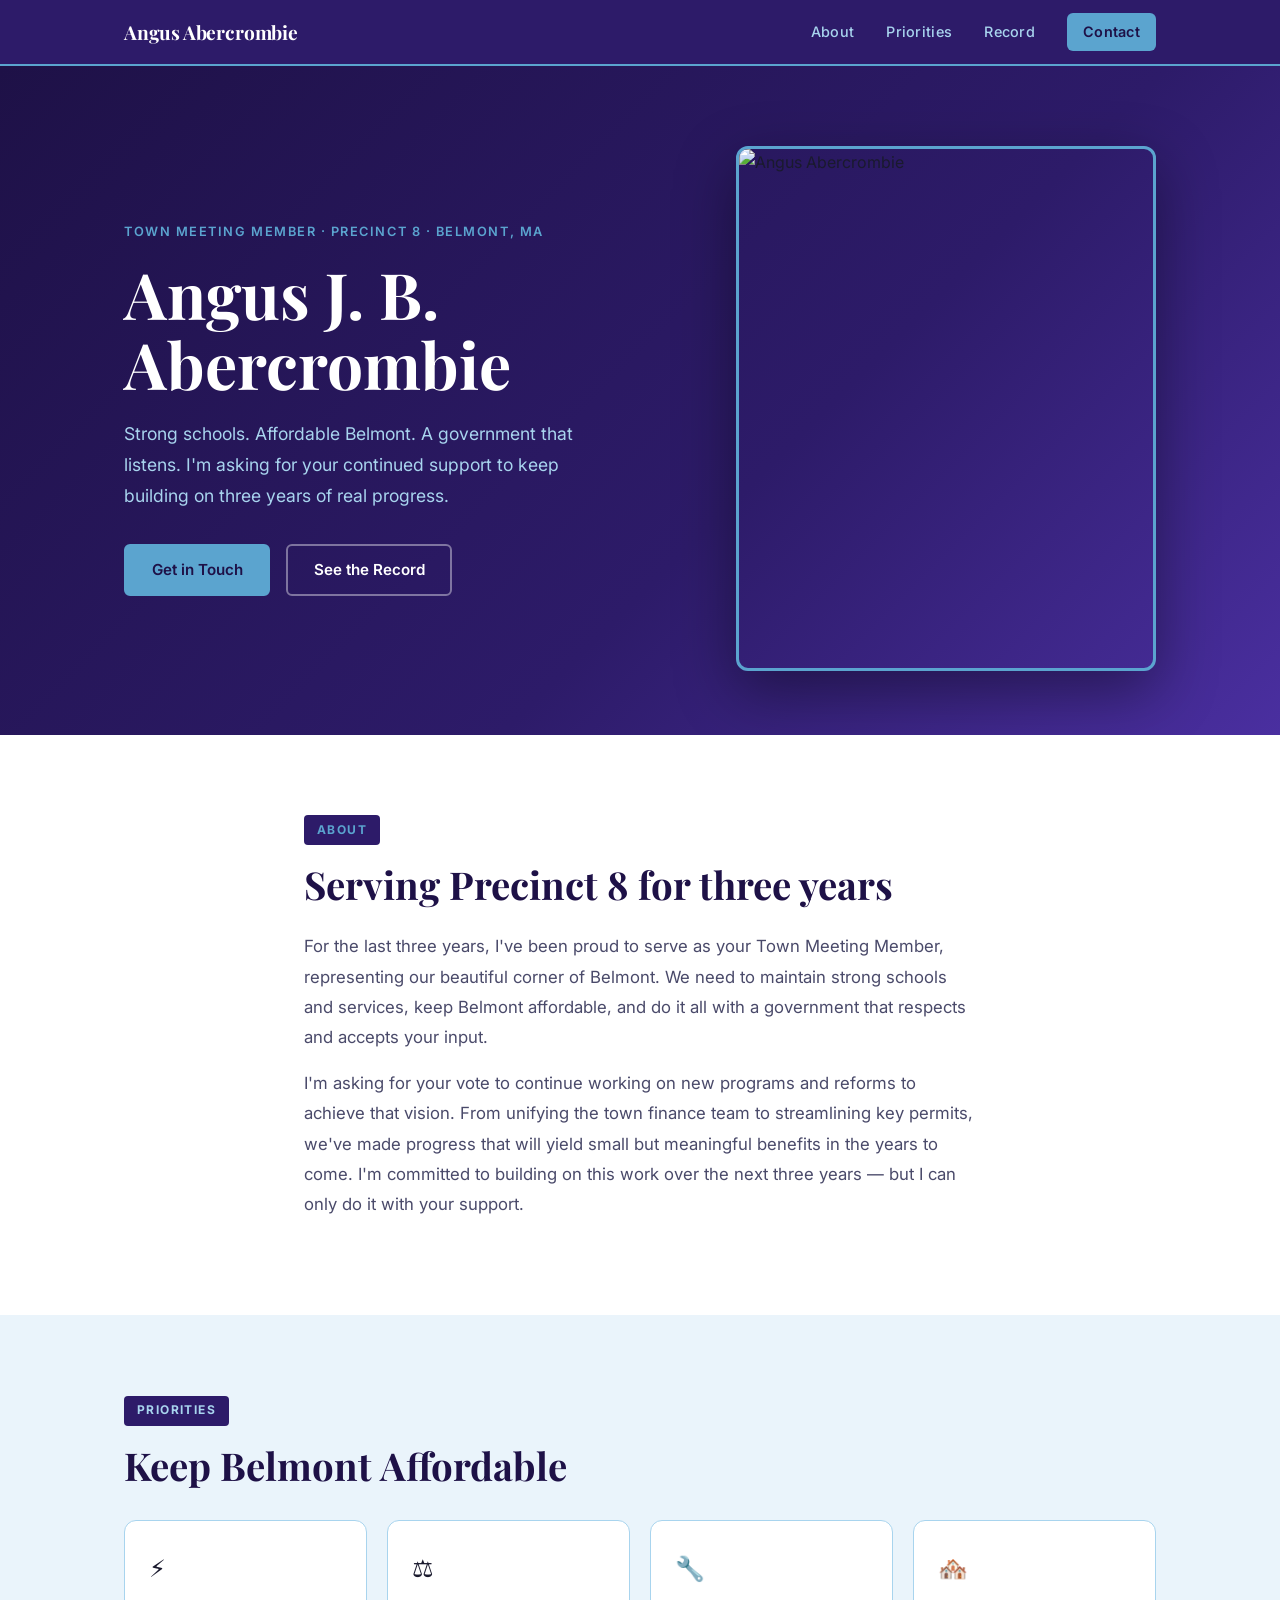
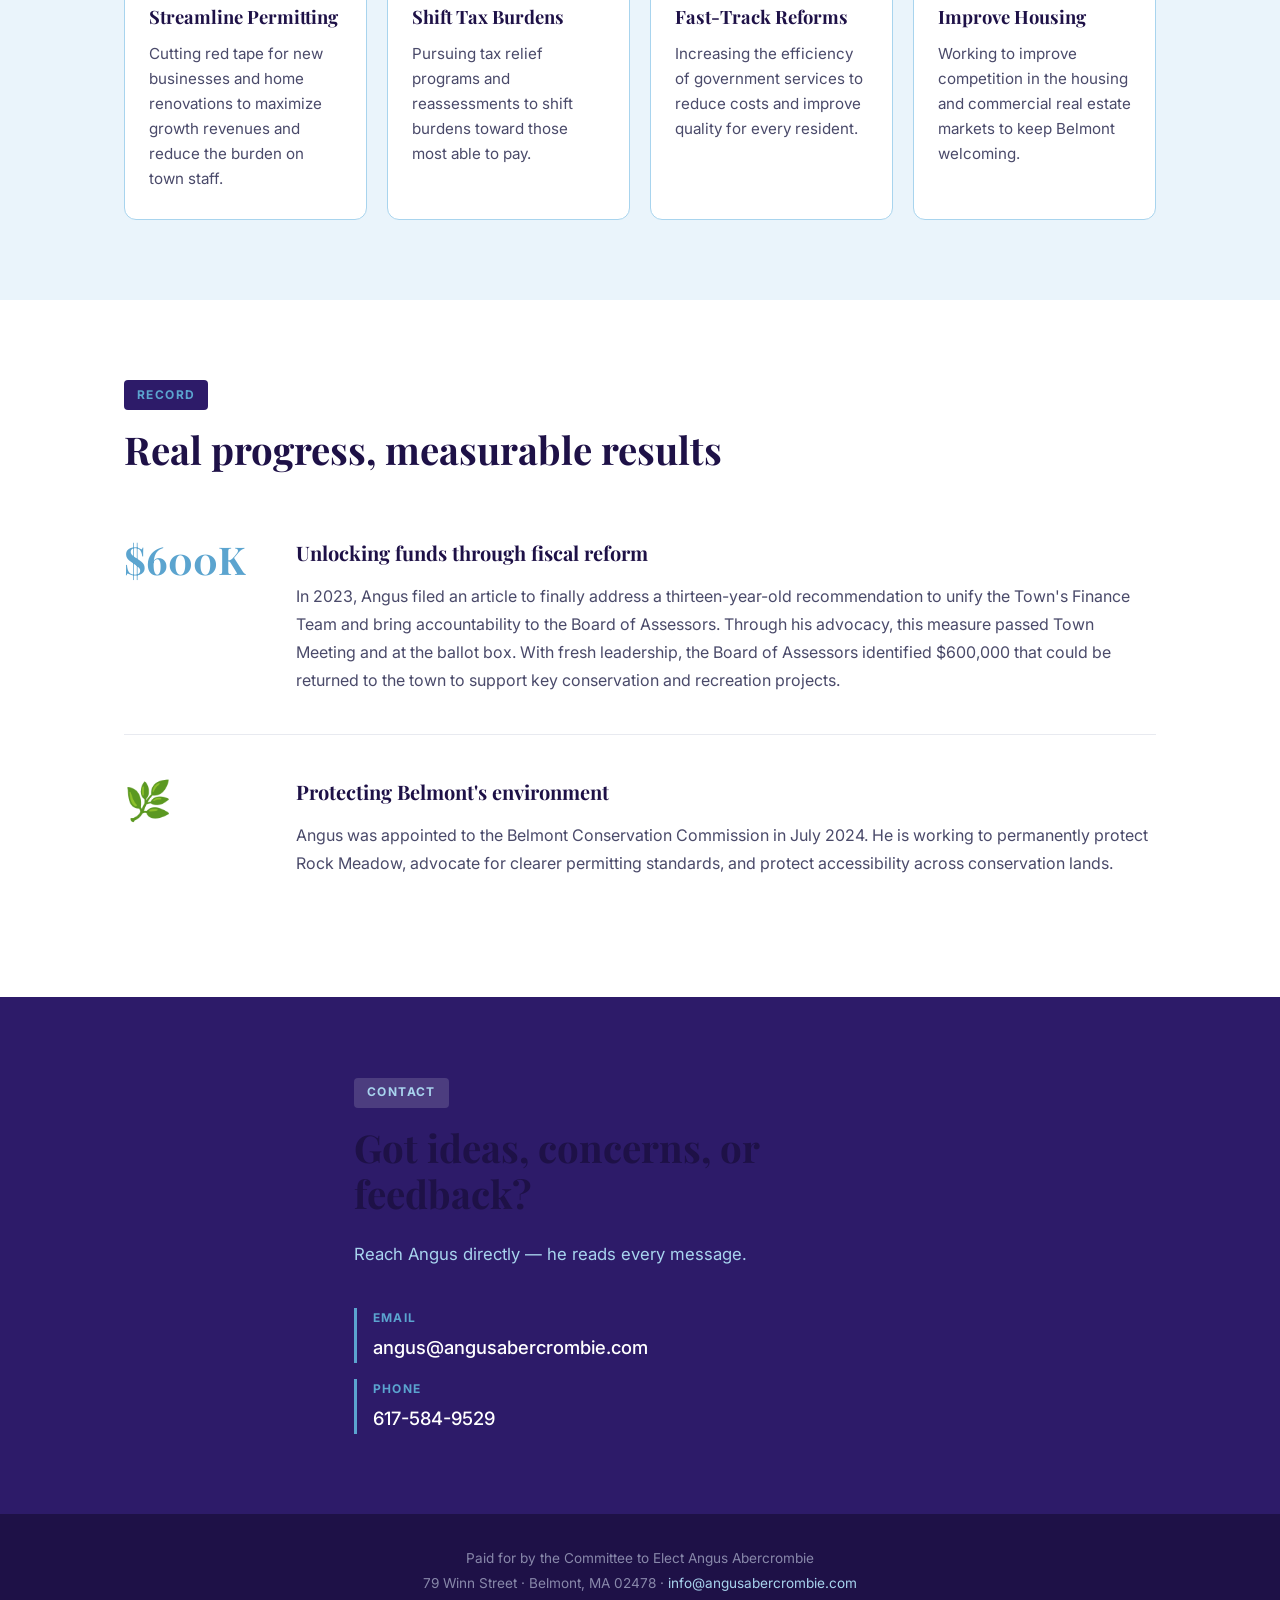
==== index.html @ 308dded0 "Add files via upload" ====
<!DOCTYPE html>
<html lang="en">
<head>
  <meta charset="UTF-8" />
  <meta name="viewport" content="width=device-width, initial-scale=1.0" />
  <meta name="description" content="Angus J. B. Abercrombie — Town Meeting Member, Precinct 8, Belmont MA" />
  <title>Angus Abercrombie</title>
  <link rel="preconnect" href="https://fonts.googleapis.com" />
  <link rel="preconnect" href="https://fonts.gstatic.com" crossorigin />
  <link href="https://fonts.googleapis.com/css2?family=Playfair+Display:wght@400;700&family=Inter:wght@400;500;600&display=swap" rel="stylesheet" />
  <link rel="stylesheet" href="style.css" />
</head>
<body>

  <!-- NAV -->
  <header class="site-header">
    <div class="container header-inner">
      <a href="#" class="site-logo">Angus Abercrombie</a>
      <nav class="site-nav">
        <a href="#about">About</a>
        <a href="#priorities">Priorities</a>
        <a href="#record">Record</a>
        <a href="#contact" class="nav-cta">Contact</a>
      </nav>
      <button class="hamburger" aria-label="Open menu" aria-expanded="false">
        <span></span><span></span><span></span>
      </button>
    </div>
  </header>

  <!-- HERO -->
  <section class="hero">
    <div class="container hero-inner">
      <div class="hero-text">
        <p class="eyebrow">Town Meeting Member · Precinct 8 · Belmont, MA</p>
        <h1>Angus J. B.<br>Abercrombie</h1>
        <p class="hero-body">Strong schools. Affordable Belmont. A government that listens. I'm asking for your continued support to keep building on three years of real progress.</p>
        <div class="hero-actions">
          <a href="#contact" class="btn btn-primary">Get in Touch</a>
          <a href="#record" class="btn btn-outline">See the Record</a>
        </div>
      </div>
      <div class="hero-photo">
        <div class="photo-frame">
          <img
            src="https://lh7-us.googleusercontent.com/sitesv-images-rt/[base64]w1280"
            alt="Angus Abercrombie"
          />
        </div>
      </div>
    </div>
  </section>

  <!-- ABOUT -->
  <section class="section section-white" id="about">
    <div class="container section-inner">
      <div class="section-label">About</div>
      <h2>Serving Precinct 8 for three years</h2>
      <p class="section-body">For the last three years, I've been proud to serve as your Town Meeting Member, representing our beautiful corner of Belmont. We need to maintain strong schools and services, keep Belmont affordable, and do it all with a government that respects and accepts your input.</p>
      <p class="section-body">I'm asking for your vote to continue working on new programs and reforms to achieve that vision. From unifying the town finance team to streamlining key permits, we've made progress that will yield small but meaningful benefits in the years to come. I'm committed to building on this work over the next three years — but I can only do it with your support.</p>
    </div>
  </section>

  <!-- PRIORITIES -->
  <section class="section section-sky" id="priorities">
    <div class="container">
      <div class="section-label">Priorities</div>
      <h2>Keep Belmont Affordable</h2>
      <div class="priority-grid">
        <div class="priority-card">
          <div class="priority-icon">⚡</div>
          <h3>Streamline Permitting</h3>
          <p>Cutting red tape for new businesses and home renovations to maximize growth revenues and reduce the burden on town staff.</p>
        </div>
        <div class="priority-card">
          <div class="priority-icon">⚖️</div>
          <h3>Shift Tax Burdens</h3>
          <p>Pursuing tax relief programs and reassessments to shift burdens toward those most able to pay.</p>
        </div>
        <div class="priority-card">
          <div class="priority-icon">🔧</div>
          <h3>Fast-Track Reforms</h3>
          <p>Increasing the efficiency of government services to reduce costs and improve quality for every resident.</p>
        </div>
        <div class="priority-card">
          <div class="priority-icon">🏘️</div>
          <h3>Improve Housing</h3>
          <p>Working to improve competition in the housing and commercial real estate markets to keep Belmont welcoming.</p>
        </div>
      </div>
    </div>
  </section>

  <!-- RECORD -->
  <section class="section section-white" id="record">
    <div class="container">
      <div class="section-label">Record</div>
      <h2>Real progress, measurable results</h2>

      <div class="record-item">
        <div class="record-number">$600K</div>
        <div class="record-text">
          <h3>Unlocking funds through fiscal reform</h3>
          <p>In 2023, Angus filed an article to finally address a thirteen-year-old recommendation to unify the Town's Finance Team and bring accountability to the Board of Assessors. Through his advocacy, this measure passed Town Meeting and at the ballot box. With fresh leadership, the Board of Assessors identified $600,000 that could be returned to the town to support key conservation and recreation projects.</p>
        </div>
      </div>

      <div class="record-item">
        <div class="record-number">🌿</div>
        <div class="record-text">
          <h3>Protecting Belmont's environment</h3>
          <p>Angus was appointed to the Belmont Conservation Commission in July 2024. He is working to permanently protect Rock Meadow, advocate for clearer permitting standards, and protect accessibility across conservation lands.</p>
        </div>
      </div>
    </div>
  </section>

  <!-- CONTACT -->
  <section class="section section-purple" id="contact">
    <div class="container contact-inner">
      <div class="section-label label-light">Contact</div>
      <h2 class="contact-heading">Got ideas, concerns, or feedback?</h2>
      <p class="contact-body">Reach Angus directly — he reads every message.</p>
      <div class="contact-links">
        <a href="mailto:angus@angusabercrombie.com" class="contact-link">
          <span class="contact-link-label">Email</span>
          angus@angusabercrombie.com
        </a>
        <a href="tel:6175849529" class="contact-link">
          <span class="contact-link-label">Phone</span>
          617-584-9529
        </a>
      </div>
    </div>
  </section>

  <!-- FOOTER -->
  <footer class="site-footer">
    <div class="container footer-inner">
      <p>Paid for by the Committee to Elect Angus Abercrombie</p>
      <p>79 Winn Street · Belmont, MA 02478 · <a href="mailto:info@angusabercrombie.com">info@angusabercrombie.com</a></p>
    </div>
  </footer>

  <script src="main.js"></script>
</body>
</html>
---- style.css ----
/* === TOKENS === */
:root {
  --purple:      #2D1B69;
  --purple-dark: #1E1147;
  --purple-mid:  #4A2FA0;
  --sky:         #5BA4CF;
  --sky-light:   #EAF4FB;
  --sky-mid:     #A8D4EE;
  --white:       #FFFFFF;
  --off-white:   #F8F9FB;
  --text-dark:   #1A1A2E;
  --text-mid:    #4A4A6A;
  --text-light:  #8888AA;

  --font-display: 'Playfair Display', Georgia, serif;
  --font-body:    'Inter', system-ui, sans-serif;

  --max-width: 1080px;
  --section-pad: 5rem 1.5rem;
  --radius-card: 12px;
  --radius-btn:  6px;

  --transition: 0.2s ease;
}

/* === RESET === */
*, *::before, *::after { box-sizing: border-box; margin: 0; padding: 0; }
html { scroll-behavior: smooth; }
body {
  font-family: var(--font-body);
  color: var(--text-dark);
  background: var(--white);
  line-height: 1.7;
  -webkit-font-smoothing: antialiased;
}
img { display: block; max-width: 100%; }
a { text-decoration: none; }

/* === LAYOUT === */
.container {
  max-width: var(--max-width);
  margin: 0 auto;
  padding: 0 1.5rem;
}

/* === HEADER === */
.site-header {
  position: sticky;
  top: 0;
  z-index: 100;
  background: var(--purple);
  border-bottom: 2px solid var(--sky);
}
.header-inner {
  display: flex;
  align-items: center;
  justify-content: space-between;
  height: 64px;
}
.site-logo {
  font-family: var(--font-display);
  font-size: 1.2rem;
  color: var(--white);
  font-weight: 700;
  letter-spacing: -0.01em;
}
.site-nav {
  display: flex;
  align-items: center;
  gap: 2rem;
}
.site-nav a {
  color: var(--sky-mid);
  font-size: 0.9rem;
  font-weight: 500;
  letter-spacing: 0.02em;
  transition: color var(--transition);
}
.site-nav a:hover { color: var(--white); }
.nav-cta {
  background: var(--sky);
  color: var(--purple-dark) !important;
  padding: 0.4rem 1rem;
  border-radius: var(--radius-btn);
  font-weight: 600 !important;
  transition: background var(--transition) !important;
}
.nav-cta:hover { background: var(--white) !important; }

.hamburger {
  display: none;
  flex-direction: column;
  gap: 5px;
  background: none;
  border: none;
  cursor: pointer;
  padding: 4px;
}
.hamburger span {
  display: block;
  width: 22px;
  height: 2px;
  background: var(--white);
  border-radius: 2px;
  transition: var(--transition);
}

/* === HERO === */
.hero {
  background: linear-gradient(135deg, var(--purple-dark) 0%, var(--purple) 60%, var(--purple-mid) 100%);
  padding: 5rem 1.5rem 4rem;
  overflow: hidden;
}
.hero-inner {
  display: grid;
  grid-template-columns: 1fr 420px;
  gap: 4rem;
  align-items: center;
}
.eyebrow {
  font-size: 0.8rem;
  font-weight: 600;
  letter-spacing: 0.12em;
  text-transform: uppercase;
  color: var(--sky);
  margin-bottom: 1rem;
}
.hero h1 {
  font-family: var(--font-display);
  font-size: clamp(2.8rem, 5vw, 4.2rem);
  color: var(--white);
  line-height: 1.1;
  font-weight: 700;
  margin-bottom: 1.25rem;
}
.hero-body {
  font-size: 1.1rem;
  color: var(--sky-mid);
  max-width: 480px;
  margin-bottom: 2rem;
  line-height: 1.75;
}
.hero-actions {
  display: flex;
  gap: 1rem;
  flex-wrap: wrap;
}

/* === BUTTONS === */
.btn {
  display: inline-block;
  padding: 0.7rem 1.6rem;
  border-radius: var(--radius-btn);
  font-size: 0.95rem;
  font-weight: 600;
  font-family: var(--font-body);
  cursor: pointer;
  transition: all var(--transition);
  border: 2px solid transparent;
}
.btn-primary {
  background: var(--sky);
  color: var(--purple-dark);
  border-color: var(--sky);
}
.btn-primary:hover {
  background: var(--white);
  border-color: var(--white);
  color: var(--purple-dark);
}
.btn-outline {
  background: transparent;
  color: var(--white);
  border-color: rgba(255,255,255,0.4);
}
.btn-outline:hover {
  background: rgba(255,255,255,0.1);
  border-color: var(--white);
}

/* === HERO PHOTO === */
.photo-frame {
  border-radius: var(--radius-card);
  overflow: hidden;
  border: 3px solid var(--sky);
  box-shadow: 0 20px 60px rgba(0,0,0,0.4);
  aspect-ratio: 4/5;
}
.photo-frame img {
  width: 100%;
  height: 100%;
  object-fit: cover;
  object-position: top center;
}

/* === SECTIONS === */
.section { padding: var(--section-pad); }
.section-white { background: var(--white); }
.section-sky { background: var(--sky-light); }
.section-purple { background: var(--purple); }

.section-label {
  display: inline-block;
  font-size: 0.75rem;
  font-weight: 700;
  letter-spacing: 0.12em;
  text-transform: uppercase;
  color: var(--sky);
  background: var(--purple);
  padding: 0.3rem 0.8rem;
  border-radius: 4px;
  margin-bottom: 1rem;
}
.section-sky .section-label {
  background: var(--purple);
  color: var(--sky-mid);
}
.label-light {
  background: rgba(255,255,255,0.15) !important;
  color: var(--sky-mid) !important;
}

.section h2 {
  font-family: var(--font-display);
  font-size: clamp(1.8rem, 3vw, 2.6rem);
  color: var(--purple-dark);
  font-weight: 700;
  line-height: 1.2;
  margin-bottom: 1.5rem;
  max-width: 600px;
}

.section-inner {
  max-width: 720px;
}
.section-body {
  font-size: 1.05rem;
  color: var(--text-mid);
  margin-bottom: 1rem;
  line-height: 1.8;
}

/* === PRIORITIES === */
.priority-grid {
  display: grid;
  grid-template-columns: repeat(auto-fit, minmax(220px, 1fr));
  gap: 1.25rem;
  margin-top: 2rem;
}
.priority-card {
  background: var(--white);
  border: 1px solid var(--sky-mid);
  border-radius: var(--radius-card);
  padding: 1.75rem 1.5rem;
  transition: box-shadow var(--transition), transform var(--transition);
}
.priority-card:hover {
  box-shadow: 0 8px 24px rgba(45, 27, 105, 0.12);
  transform: translateY(-2px);
}
.priority-icon {
  font-size: 1.5rem;
  margin-bottom: 0.75rem;
}
.priority-card h3 {
  font-family: var(--font-display);
  font-size: 1.15rem;
  color: var(--purple-dark);
  margin-bottom: 0.5rem;
  font-weight: 700;
}
.priority-card p {
  font-size: 0.95rem;
  color: var(--text-mid);
  line-height: 1.65;
}

/* === RECORD === */
.record-item {
  display: grid;
  grid-template-columns: 140px 1fr;
  gap: 2rem;
  padding: 2.5rem 0;
  border-bottom: 1px solid #E8EAF0;
  align-items: start;
}
.record-item:last-child { border-bottom: none; }
.record-number {
  font-family: var(--font-display);
  font-size: 2.4rem;
  font-weight: 700;
  color: var(--sky);
  line-height: 1;
  padding-top: 0.25rem;
}
.record-text h3 {
  font-family: var(--font-display);
  font-size: 1.25rem;
  color: var(--purple-dark);
  margin-bottom: 0.75rem;
  font-weight: 700;
}
.record-text p {
  font-size: 1rem;
  color: var(--text-mid);
  line-height: 1.75;
}

/* === CONTACT === */
.contact-inner { max-width: 620px; }
.contact-heading {
  font-family: var(--font-display);
  font-size: clamp(1.8rem, 3vw, 2.4rem);
  color: var(--white);
  font-weight: 700;
  margin-bottom: 0.75rem;
}
.contact-body {
  color: var(--sky-mid);
  font-size: 1.05rem;
  margin-bottom: 2.5rem;
}
.contact-links {
  display: flex;
  flex-direction: column;
  gap: 1rem;
}
.contact-link {
  display: flex;
  flex-direction: column;
  gap: 0.2rem;
  color: var(--white);
  font-size: 1.15rem;
  font-weight: 500;
  border-left: 3px solid var(--sky);
  padding-left: 1rem;
  transition: border-color var(--transition);
}
.contact-link:hover { border-color: var(--white); }
.contact-link-label {
  font-size: 0.75rem;
  font-weight: 700;
  letter-spacing: 0.1em;
  text-transform: uppercase;
  color: var(--sky);
}

/* === FOOTER === */
.site-footer {
  background: var(--purple-dark);
  padding: 2rem 1.5rem;
  text-align: center;
}
.footer-inner p {
  font-size: 0.85rem;
  color: var(--text-light);
  line-height: 1.8;
}
.footer-inner a {
  color: var(--sky-mid);
  transition: color var(--transition);
}
.footer-inner a:hover { color: var(--white); }

/* === SCROLL ANIMATIONS === */
.fade-in {
  opacity: 0;
  transform: translateY(20px);
  transition: opacity 0.6s ease, transform 0.6s ease;
}
.fade-in.visible {
  opacity: 1;
  transform: none;
}

/* === MOBILE === */
@media (max-width: 760px) {
  .hero-inner {
    grid-template-columns: 1fr;
    gap: 2.5rem;
  }
  .hero-photo { order: -1; max-width: 280px; }
  .photo-frame { aspect-ratio: 1/1; }

  .site-nav { display: none; }
  .site-nav.open {
    display: flex;
    flex-direction: column;
    position: absolute;
    top: 64px;
    left: 0;
    right: 0;
    background: var(--purple-dark);
    padding: 1.5rem;
    gap: 1.25rem;
    border-bottom: 2px solid var(--sky);
  }
  .site-nav.open a { font-size: 1rem; }
  .hamburger { display: flex; }
  .header-inner { position: relative; }

  .record-item {
    grid-template-columns: 1fr;
    gap: 0.75rem;
  }
  .record-number { font-size: 1.8rem; }

  .section { padding: 3.5rem 1.25rem; }
}
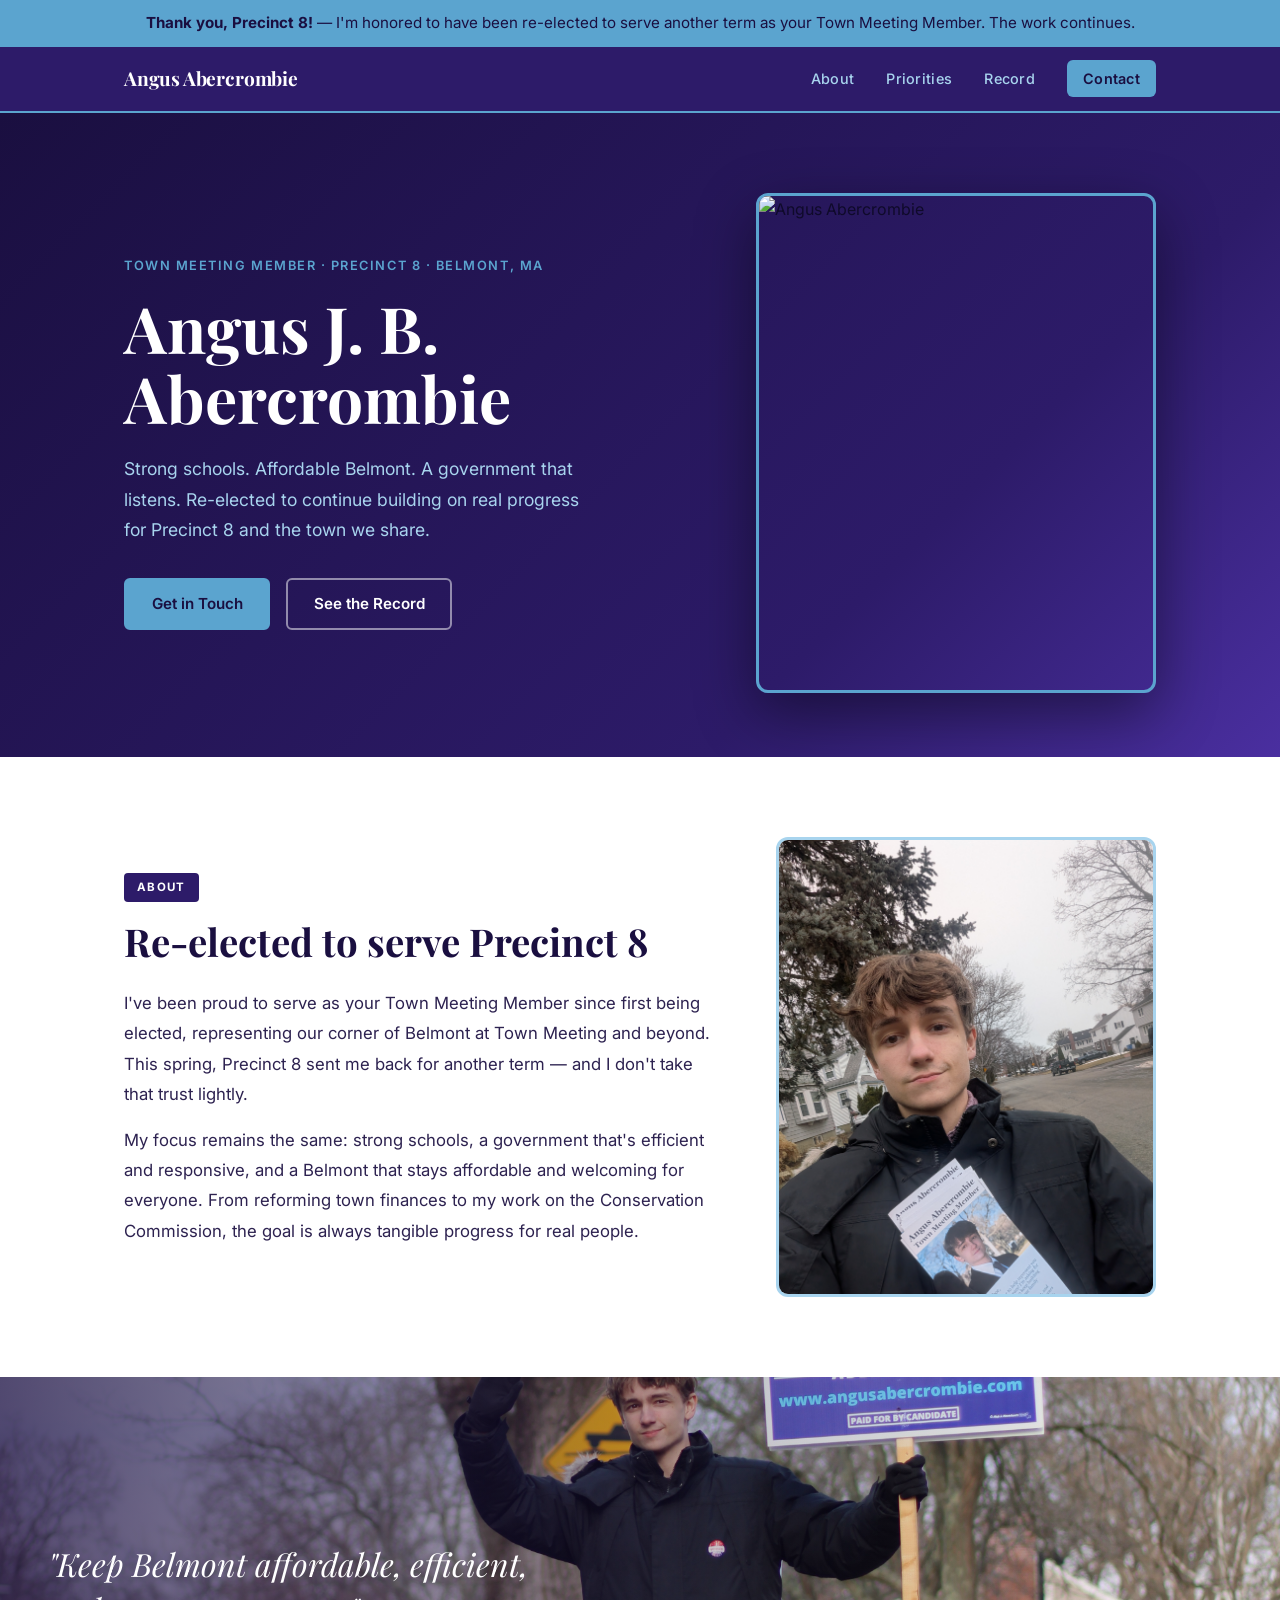
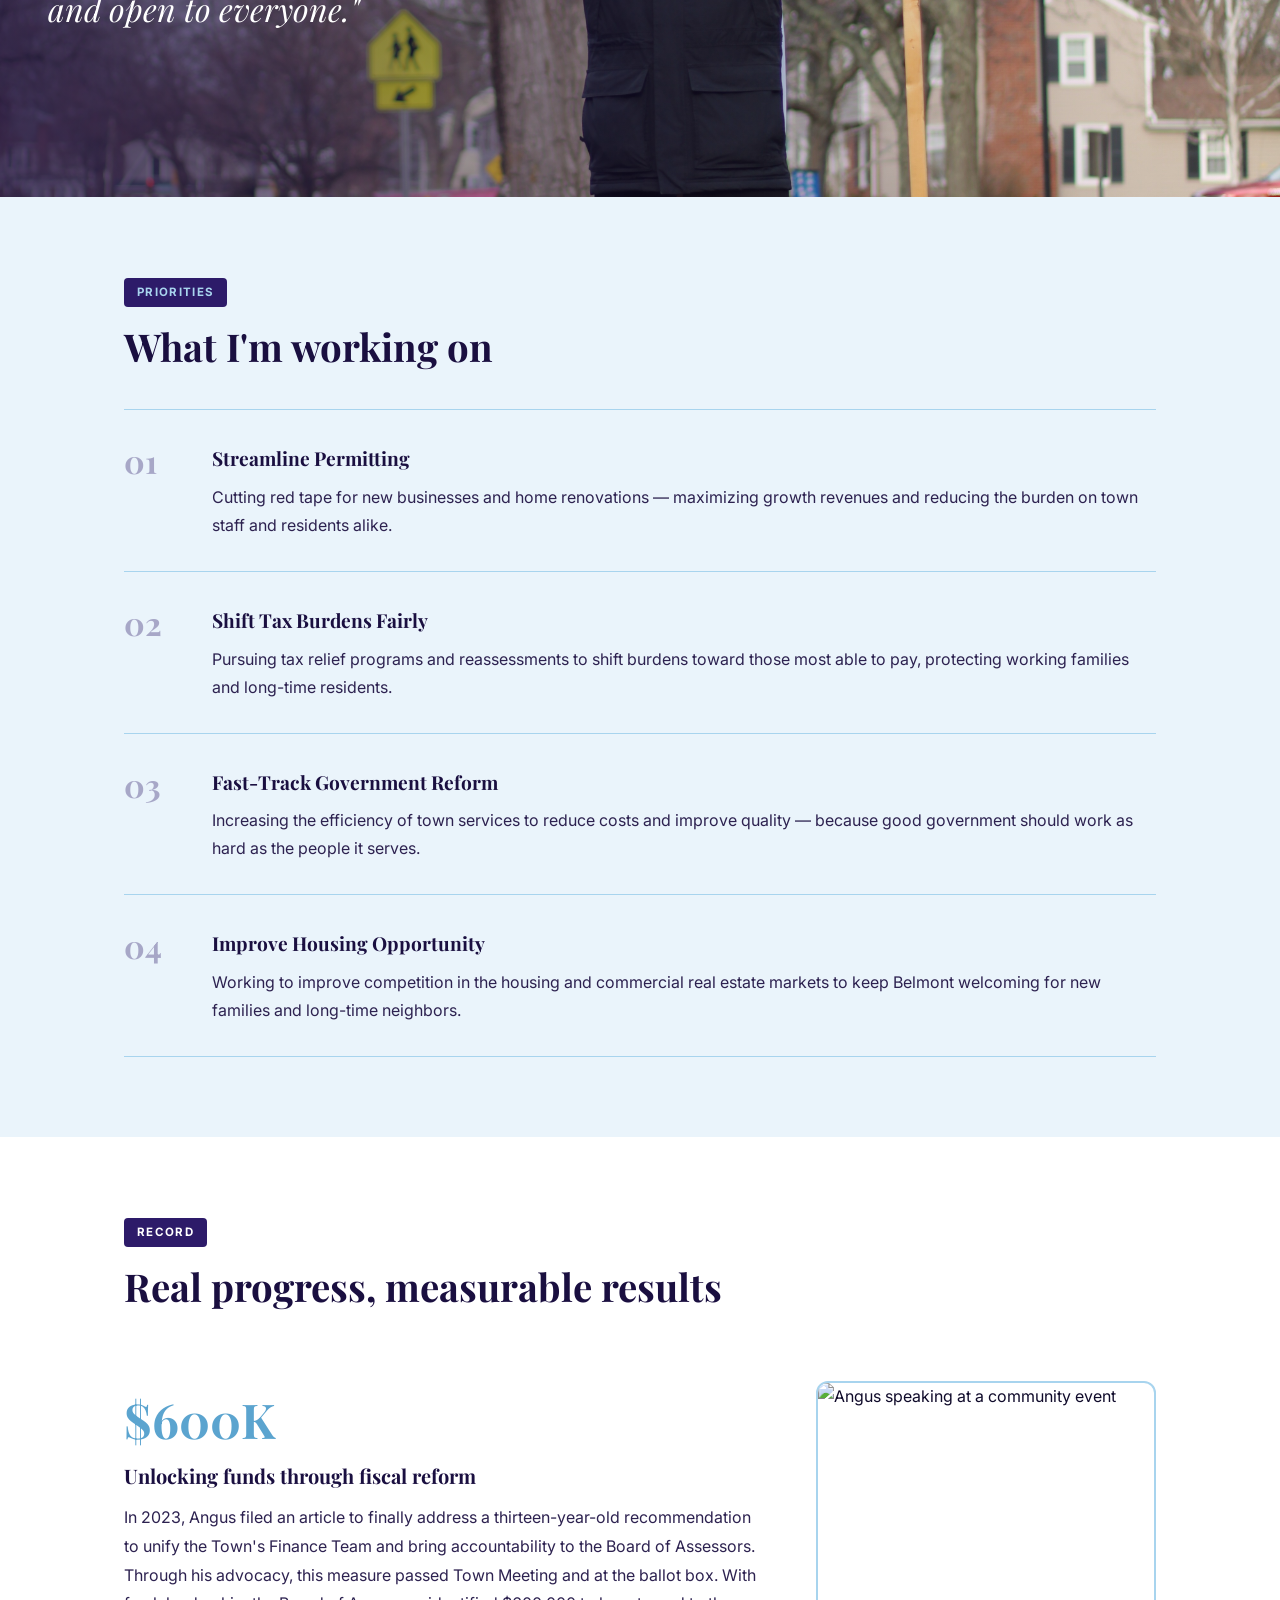
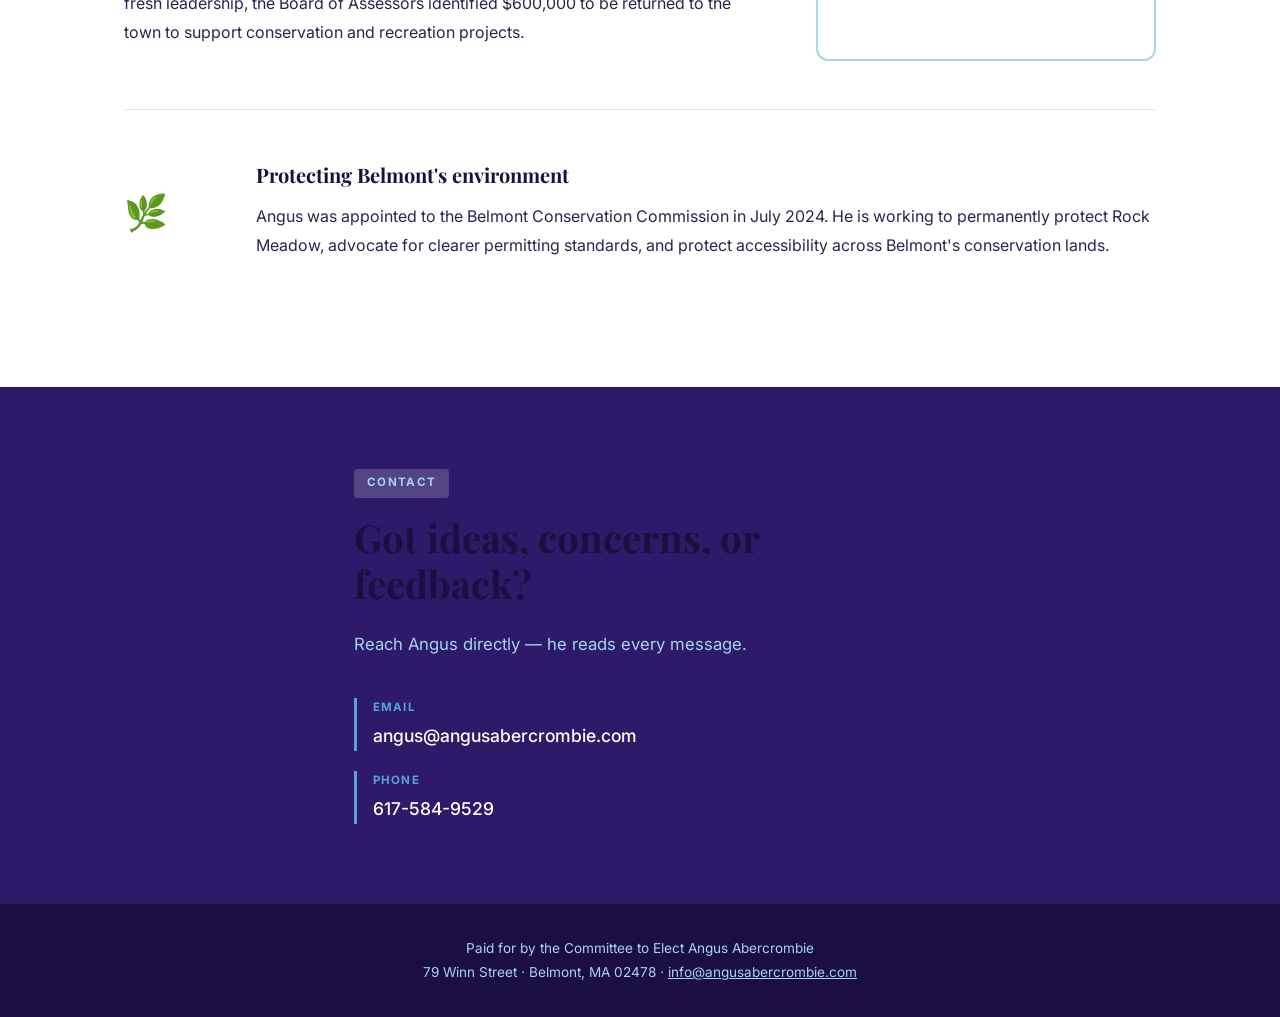
==== commit 1000ab68: "Add files via upload" ====
--- a/index.html
+++ b/index.html
@@ -11,6 +11,15 @@
   <link rel="stylesheet" href="style.css" />
 </head>
 <body>
+
+  <!-- THANK YOU BANNER -->
+  <div class="thankyou-banner">
+    <div class="container thankyou-inner">
+      <div class="thankyou-text">
+        <strong>Thank you, Precinct 8!</strong> — I'm honored to have been re-elected to serve another term as your Town Meeting Member. The work continues.
+      </div>
+    </div>
+  </div>
 
   <!-- NAV -->
   <header class="site-header">
@@ -34,7 +43,7 @@
       <div class="hero-text">
         <p class="eyebrow">Town Meeting Member · Precinct 8 · Belmont, MA</p>
         <h1>Angus J. B.<br>Abercrombie</h1>
-        <p class="hero-body">Strong schools. Affordable Belmont. A government that listens. I'm asking for your continued support to keep building on three years of real progress.</p>
+        <p class="hero-body">Strong schools. Affordable Belmont. A government that listens. Re-elected to continue building on real progress for Precinct 8 and the town we share.</p>
         <div class="hero-actions">
           <a href="#contact" class="btn btn-primary">Get in Touch</a>
           <a href="#record" class="btn btn-outline">See the Record</a>
@@ -42,10 +51,7 @@
       </div>
       <div class="hero-photo">
         <div class="photo-frame">
-          <img
-            src="https://lh7-us.googleusercontent.com/sitesv-images-rt/[base64]w1280"
-            alt="Angus Abercrombie"
-          />
+          <img src="PfP-6.jpg" alt="Angus Abercrombie" />
         </div>
       </div>
     </div>
@@ -53,39 +59,60 @@
 
   <!-- ABOUT -->
   <section class="section section-white" id="about">
-    <div class="container section-inner">
-      <div class="section-label">About</div>
-      <h2>Serving Precinct 8 for three years</h2>
-      <p class="section-body">For the last three years, I've been proud to serve as your Town Meeting Member, representing our beautiful corner of Belmont. We need to maintain strong schools and services, keep Belmont affordable, and do it all with a government that respects and accepts your input.</p>
-      <p class="section-body">I'm asking for your vote to continue working on new programs and reforms to achieve that vision. From unifying the town finance team to streamlining key permits, we've made progress that will yield small but meaningful benefits in the years to come. I'm committed to building on this work over the next three years — but I can only do it with your support.</p>
+    <div class="container about-inner">
+      <div class="about-text">
+        <div class="section-label">About</div>
+        <h2>Re-elected to serve Precinct 8</h2>
+        <p class="section-body">I've been proud to serve as your Town Meeting Member since first being elected, representing our corner of Belmont at Town Meeting and beyond. This spring, Precinct 8 sent me back for another term — and I don't take that trust lightly.</p>
+        <p class="section-body">My focus remains the same: strong schools, a government that's efficient and responsive, and a Belmont that stays affordable and welcoming for everyone. From reforming town finances to my work on the Conservation Commission, the goal is always tangible progress for real people.</p>
+      </div>
+      <div class="about-photo">
+        <img src="canvassing.jpg" alt="Angus canvassing in Precinct 8" />
+      </div>
     </div>
   </section>
+
+  <!-- PRIORITIES PHOTO BREAK -->
+  <div class="photo-break">
+    <img src="sign-wave.jpg" alt="Angus campaigning in Belmont" />
+    <div class="photo-break-overlay">
+      <p class="photo-break-quote">"Keep Belmont affordable, efficient, and open to everyone."</p>
+    </div>
+  </div>
 
   <!-- PRIORITIES -->
   <section class="section section-sky" id="priorities">
     <div class="container">
       <div class="section-label">Priorities</div>
-      <h2>Keep Belmont Affordable</h2>
-      <div class="priority-grid">
-        <div class="priority-card">
-          <div class="priority-icon">⚡</div>
-          <h3>Streamline Permitting</h3>
-          <p>Cutting red tape for new businesses and home renovations to maximize growth revenues and reduce the burden on town staff.</p>
+      <h2>What I'm working on</h2>
+      <div class="priority-list">
+        <div class="priority-item">
+          <div class="priority-num">01</div>
+          <div class="priority-body">
+            <h3>Streamline Permitting</h3>
+            <p>Cutting red tape for new businesses and home renovations — maximizing growth revenues and reducing the burden on town staff and residents alike.</p>
+          </div>
         </div>
-        <div class="priority-card">
-          <div class="priority-icon">⚖️</div>
-          <h3>Shift Tax Burdens</h3>
-          <p>Pursuing tax relief programs and reassessments to shift burdens toward those most able to pay.</p>
+        <div class="priority-item">
+          <div class="priority-num">02</div>
+          <div class="priority-body">
+            <h3>Shift Tax Burdens Fairly</h3>
+            <p>Pursuing tax relief programs and reassessments to shift burdens toward those most able to pay, protecting working families and long-time residents.</p>
+          </div>
         </div>
-        <div class="priority-card">
-          <div class="priority-icon">🔧</div>
-          <h3>Fast-Track Reforms</h3>
-          <p>Increasing the efficiency of government services to reduce costs and improve quality for every resident.</p>
+        <div class="priority-item">
+          <div class="priority-num">03</div>
+          <div class="priority-body">
+            <h3>Fast-Track Government Reform</h3>
+            <p>Increasing the efficiency of town services to reduce costs and improve quality — because good government should work as hard as the people it serves.</p>
+          </div>
         </div>
-        <div class="priority-card">
-          <div class="priority-icon">🏘️</div>
-          <h3>Improve Housing</h3>
-          <p>Working to improve competition in the housing and commercial real estate markets to keep Belmont welcoming.</p>
+        <div class="priority-item">
+          <div class="priority-num">04</div>
+          <div class="priority-body">
+            <h3>Improve Housing Opportunity</h3>
+            <p>Working to improve competition in the housing and commercial real estate markets to keep Belmont welcoming for new families and long-time neighbors.</p>
+          </div>
         </div>
       </div>
     </div>
@@ -98,18 +125,23 @@
       <h2>Real progress, measurable results</h2>
 
       <div class="record-item">
-        <div class="record-number">$600K</div>
-        <div class="record-text">
-          <h3>Unlocking funds through fiscal reform</h3>
-          <p>In 2023, Angus filed an article to finally address a thirteen-year-old recommendation to unify the Town's Finance Team and bring accountability to the Board of Assessors. Through his advocacy, this measure passed Town Meeting and at the ballot box. With fresh leadership, the Board of Assessors identified $600,000 that could be returned to the town to support key conservation and recreation projects.</p>
+        <div class="record-left">
+          <div class="record-number">$600K</div>
+          <div class="record-text">
+            <h3>Unlocking funds through fiscal reform</h3>
+            <p>In 2023, Angus filed an article to finally address a thirteen-year-old recommendation to unify the Town's Finance Team and bring accountability to the Board of Assessors. Through his advocacy, this measure passed Town Meeting and at the ballot box. With fresh leadership, the Board of Assessors identified $600,000 to be returned to the town to support conservation and recreation projects.</p>
+          </div>
+        </div>
+        <div class="record-photo">
+          <img src="interview.jpg" alt="Angus speaking at a community event" />
         </div>
       </div>
 
-      <div class="record-item">
+      <div class="record-item record-item-plain">
         <div class="record-number">🌿</div>
         <div class="record-text">
           <h3>Protecting Belmont's environment</h3>
-          <p>Angus was appointed to the Belmont Conservation Commission in July 2024. He is working to permanently protect Rock Meadow, advocate for clearer permitting standards, and protect accessibility across conservation lands.</p>
+          <p>Angus was appointed to the Belmont Conservation Commission in July 2024. He is working to permanently protect Rock Meadow, advocate for clearer permitting standards, and protect accessibility across Belmont's conservation lands.</p>
         </div>
       </div>
     </div>
--- a/style.css
+++ b/style.css
@@ -1,16 +1,16 @@
 /* === TOKENS === */
 :root {
   --purple:      #2D1B69;
-  --purple-dark: #1E1147;
+  --purple-dark: #1A0F40;
   --purple-mid:  #4A2FA0;
   --sky:         #5BA4CF;
   --sky-light:   #EAF4FB;
   --sky-mid:     #A8D4EE;
   --white:       #FFFFFF;
   --off-white:   #F8F9FB;
-  --text-dark:   #1A1A2E;
-  --text-mid:    #4A4A6A;
-  --text-light:  #8888AA;
+  --text-dark:   #0F0A2A;
+  --text-mid:    #2D2250;
+  --text-muted:  #5A5480;
 
   --font-display: 'Playfair Display', Georgia, serif;
   --font-body:    'Inter', system-ui, sans-serif;
@@ -19,7 +19,6 @@
   --section-pad: 5rem 1.5rem;
   --radius-card: 12px;
   --radius-btn:  6px;
-
   --transition: 0.2s ease;
 }
 
@@ -43,6 +42,26 @@
   padding: 0 1.5rem;
 }
 
+/* === THANK YOU BANNER === */
+.thankyou-banner {
+  background: var(--sky);
+  padding: 0.75rem 1.5rem;
+}
+.thankyou-inner {
+  display: flex;
+  align-items: center;
+  justify-content: center;
+}
+.thankyou-text {
+  font-size: 0.95rem;
+  color: var(--purple-dark);
+  text-align: center;
+  line-height: 1.5;
+}
+.thankyou-text strong {
+  font-weight: 700;
+}
+
 /* === HEADER === */
 .site-header {
   position: sticky;
@@ -102,18 +121,18 @@
   height: 2px;
   background: var(--white);
   border-radius: 2px;
-  transition: var(--transition);
 }
 
 /* === HERO === */
 .hero {
-  background: linear-gradient(135deg, var(--purple-dark) 0%, var(--purple) 60%, var(--purple-mid) 100%);
+  background: var(--purple-dark);
+  background-image: linear-gradient(135deg, var(--purple-dark) 0%, var(--purple) 70%, var(--purple-mid) 100%);
   padding: 5rem 1.5rem 4rem;
   overflow: hidden;
 }
 .hero-inner {
   display: grid;
-  grid-template-columns: 1fr 420px;
+  grid-template-columns: 1fr 400px;
   gap: 4rem;
   align-items: center;
 }
@@ -166,15 +185,14 @@
 .btn-primary:hover {
   background: var(--white);
   border-color: var(--white);
-  color: var(--purple-dark);
 }
 .btn-outline {
   background: transparent;
   color: var(--white);
-  border-color: rgba(255,255,255,0.4);
+  border-color: rgba(255,255,255,0.5);
 }
 .btn-outline:hover {
-  background: rgba(255,255,255,0.1);
+  background: rgba(255,255,255,0.12);
   border-color: var(--white);
 }
 
@@ -183,7 +201,7 @@
   border-radius: var(--radius-card);
   overflow: hidden;
   border: 3px solid var(--sky);
-  box-shadow: 0 20px 60px rgba(0,0,0,0.4);
+  box-shadow: 0 20px 60px rgba(0,0,0,0.45);
   aspect-ratio: 4/5;
 }
 .photo-frame img {
@@ -196,16 +214,16 @@
 /* === SECTIONS === */
 .section { padding: var(--section-pad); }
 .section-white { background: var(--white); }
-.section-sky { background: var(--sky-light); }
+.section-sky   { background: var(--sky-light); }
 .section-purple { background: var(--purple); }
 
 .section-label {
   display: inline-block;
-  font-size: 0.75rem;
+  font-size: 0.72rem;
   font-weight: 700;
   letter-spacing: 0.12em;
   text-transform: uppercase;
-  color: var(--sky);
+  color: var(--white);
   background: var(--purple);
   padding: 0.3rem 0.8rem;
   border-radius: 4px;
@@ -216,94 +234,156 @@
   color: var(--sky-mid);
 }
 .label-light {
-  background: rgba(255,255,255,0.15) !important;
+  background: rgba(255,255,255,0.18) !important;
   color: var(--sky-mid) !important;
 }
 
 .section h2 {
   font-family: var(--font-display);
-  font-size: clamp(1.8rem, 3vw, 2.6rem);
+  font-size: clamp(1.8rem, 3vw, 2.5rem);
   color: var(--purple-dark);
   font-weight: 700;
   line-height: 1.2;
   margin-bottom: 1.5rem;
-  max-width: 600px;
-}
-
-.section-inner {
-  max-width: 720px;
+  max-width: 640px;
 }
 .section-body {
   font-size: 1.05rem;
   color: var(--text-mid);
   margin-bottom: 1rem;
   line-height: 1.8;
+  max-width: 640px;
+}
+
+/* === ABOUT === */
+.about-inner {
+  display: grid;
+  grid-template-columns: 1fr 380px;
+  gap: 4rem;
+  align-items: center;
+}
+.about-photo img {
+  width: 100%;
+  height: 460px;
+  object-fit: cover;
+  object-position: center top;
+  border-radius: var(--radius-card);
+  border: 3px solid var(--sky-mid);
+}
+
+/* === PHOTO BREAK === */
+.photo-break {
+  position: relative;
+  height: 420px;
+  overflow: hidden;
+}
+.photo-break img {
+  width: 100%;
+  height: 100%;
+  object-fit: cover;
+  object-position: center 30%;
+  display: block;
+}
+.photo-break-overlay {
+  position: absolute;
+  inset: 0;
+  background: linear-gradient(to right, rgba(26,15,64,0.75) 0%, rgba(26,15,64,0.2) 60%, transparent 100%);
+  display: flex;
+  align-items: center;
+  padding: 3rem;
+}
+.photo-break-quote {
+  font-family: var(--font-display);
+  font-size: clamp(1.4rem, 2.5vw, 2rem);
+  color: var(--white);
+  max-width: 500px;
+  line-height: 1.4;
+  font-style: italic;
 }
 
 /* === PRIORITIES === */
-.priority-grid {
+.priority-list {
+  margin-top: 2.5rem;
+  display: flex;
+  flex-direction: column;
+  gap: 0;
+}
+.priority-item {
   display: grid;
-  grid-template-columns: repeat(auto-fit, minmax(220px, 1fr));
-  gap: 1.25rem;
-  margin-top: 2rem;
-}
-.priority-card {
-  background: var(--white);
-  border: 1px solid var(--sky-mid);
-  border-radius: var(--radius-card);
-  padding: 1.75rem 1.5rem;
-  transition: box-shadow var(--transition), transform var(--transition);
-}
-.priority-card:hover {
-  box-shadow: 0 8px 24px rgba(45, 27, 105, 0.12);
-  transform: translateY(-2px);
-}
-.priority-icon {
-  font-size: 1.5rem;
-  margin-bottom: 0.75rem;
-}
-.priority-card h3 {
-  font-family: var(--font-display);
-  font-size: 1.15rem;
+  grid-template-columns: 64px 1fr;
+  gap: 1.5rem;
+  padding: 2rem 0;
+  border-bottom: 1px solid var(--sky-mid);
+  align-items: start;
+}
+.priority-item:first-child { border-top: 1px solid var(--sky-mid); }
+.priority-num {
+  font-family: var(--font-display);
+  font-size: 2rem;
+  font-weight: 700;
+  color: var(--purple);
+  line-height: 1;
+  padding-top: 0.2rem;
+  opacity: 0.35;
+}
+.priority-body h3 {
+  font-family: var(--font-display);
+  font-size: 1.2rem;
   color: var(--purple-dark);
   margin-bottom: 0.5rem;
   font-weight: 700;
 }
-.priority-card p {
-  font-size: 0.95rem;
+.priority-body p {
+  font-size: 1rem;
   color: var(--text-mid);
-  line-height: 1.65;
+  line-height: 1.75;
 }
 
 /* === RECORD === */
 .record-item {
   display: grid;
-  grid-template-columns: 140px 1fr;
+  grid-template-columns: 1fr 340px;
+  gap: 3rem;
+  padding: 3rem 0;
+  border-bottom: 1px solid #DDE2EC;
+  align-items: center;
+}
+.record-item:last-child { border-bottom: none; }
+.record-item-plain {
+  grid-template-columns: 100px 1fr;
   gap: 2rem;
-  padding: 2.5rem 0;
-  border-bottom: 1px solid #E8EAF0;
-  align-items: start;
-}
-.record-item:last-child { border-bottom: none; }
+}
+.record-left { display: flex; flex-direction: column; gap: 1rem; }
 .record-number {
   font-family: var(--font-display);
-  font-size: 2.4rem;
+  font-size: 3rem;
   font-weight: 700;
   color: var(--sky);
   line-height: 1;
-  padding-top: 0.25rem;
+}
+.record-item-plain .record-number {
+  font-size: 2.2rem;
+  padding-top: 0.2rem;
 }
 .record-text h3 {
   font-family: var(--font-display);
   font-size: 1.25rem;
   color: var(--purple-dark);
-  margin-bottom: 0.75rem;
+  margin-bottom: 0.6rem;
   font-weight: 700;
 }
 .record-text p {
   font-size: 1rem;
   color: var(--text-mid);
-  line-height: 1.75;
+  line-height: 1.8;
+}
+.record-photo img {
+  width: 100%;
+  height: 280px;
+  object-fit: cover;
+  object-position: center top;
+  border-radius: var(--radius-card);
+  border: 2px solid var(--sky-mid);
 }
 
 /* === CONTACT === */
@@ -323,14 +403,14 @@
 .contact-links {
   display: flex;
   flex-direction: column;
-  gap: 1rem;
+  gap: 1.25rem;
 }
 .contact-link {
   display: flex;
   flex-direction: column;
   gap: 0.2rem;
   color: var(--white);
-  font-size: 1.15rem;
+  font-size: 1.1rem;
   font-weight: 500;
   border-left: 3px solid var(--sky);
   padding-left: 1rem;
@@ -338,7 +418,7 @@
 }
 .contact-link:hover { border-color: var(--white); }
 .contact-link-label {
-  font-size: 0.75rem;
+  font-size: 0.72rem;
   font-weight: 700;
   letter-spacing: 0.1em;
   text-transform: uppercase;
@@ -353,11 +433,12 @@
 }
 .footer-inner p {
   font-size: 0.85rem;
-  color: var(--text-light);
+  color: var(--sky-mid);
   line-height: 1.8;
 }
 .footer-inner a {
   color: var(--sky-mid);
+  text-decoration: underline;
   transition: color var(--transition);
 }
 .footer-inner a:hover { color: var(--white); }
@@ -365,8 +446,8 @@
 /* === SCROLL ANIMATIONS === */
 .fade-in {
   opacity: 0;
-  transform: translateY(20px);
-  transition: opacity 0.6s ease, transform 0.6s ease;
+  transform: translateY(18px);
+  transition: opacity 0.55s ease, transform 0.55s ease;
 }
 .fade-in.visible {
   opacity: 1;
@@ -374,12 +455,12 @@
 }
 
 /* === MOBILE === */
-@media (max-width: 760px) {
+@media (max-width: 800px) {
   .hero-inner {
     grid-template-columns: 1fr;
     gap: 2.5rem;
   }
-  .hero-photo { order: -1; max-width: 280px; }
+  .hero-photo { order: -1; max-width: 260px; }
   .photo-frame { aspect-ratio: 1/1; }
 
   .site-nav { display: none; }
@@ -394,16 +475,35 @@
     padding: 1.5rem;
     gap: 1.25rem;
     border-bottom: 2px solid var(--sky);
+    z-index: 99;
   }
   .site-nav.open a { font-size: 1rem; }
   .hamburger { display: flex; }
   .header-inner { position: relative; }
 
+  .about-inner {
+    grid-template-columns: 1fr;
+    gap: 2rem;
+  }
+  .about-photo img { height: 300px; }
+
+  .photo-break { height: 280px; }
+  .photo-break-overlay { padding: 1.5rem; }
+
   .record-item {
     grid-template-columns: 1fr;
-    gap: 0.75rem;
+    gap: 1.5rem;
   }
-  .record-number { font-size: 1.8rem; }
+  .record-item-plain {
+    grid-template-columns: 80px 1fr;
+    gap: 1.25rem;
+  }
+  .record-photo img { height: 220px; }
+
+  .priority-item {
+    grid-template-columns: 48px 1fr;
+    gap: 1rem;
+  }
 
   .section { padding: 3.5rem 1.25rem; }
 }
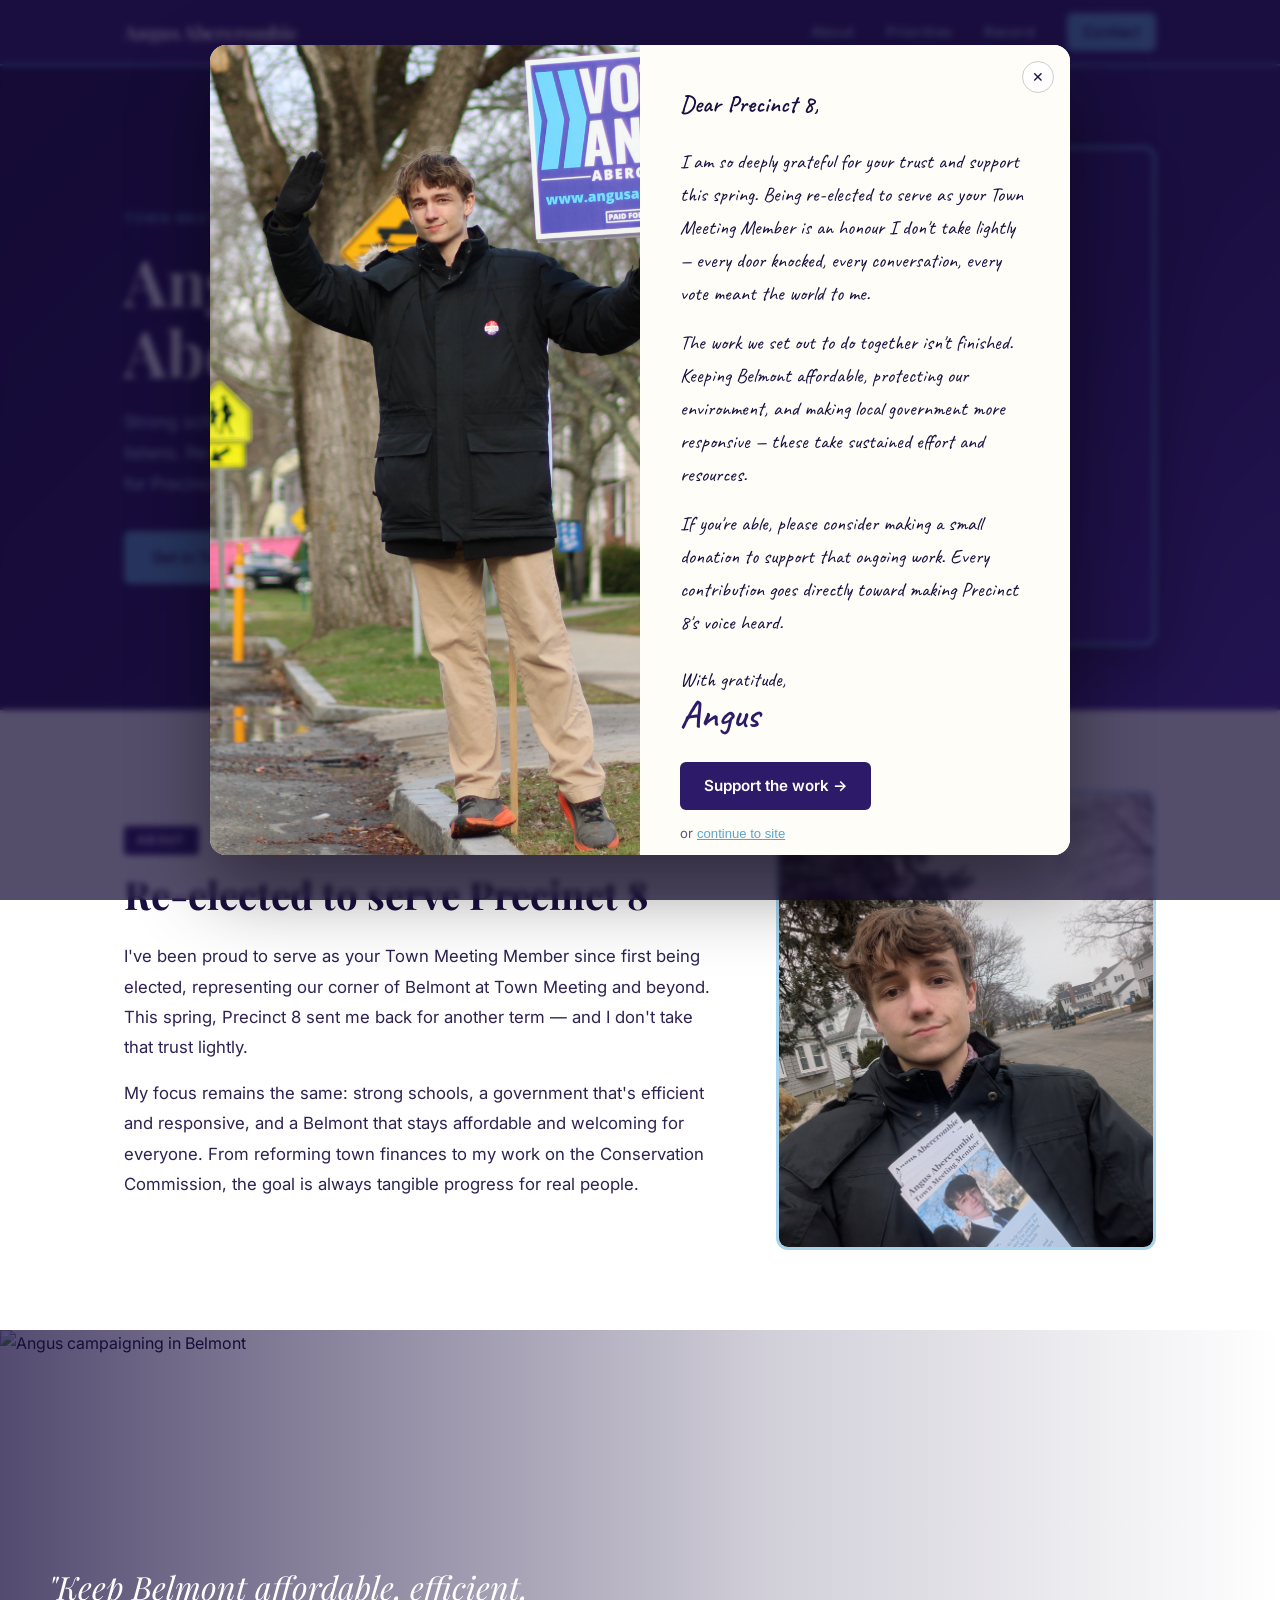
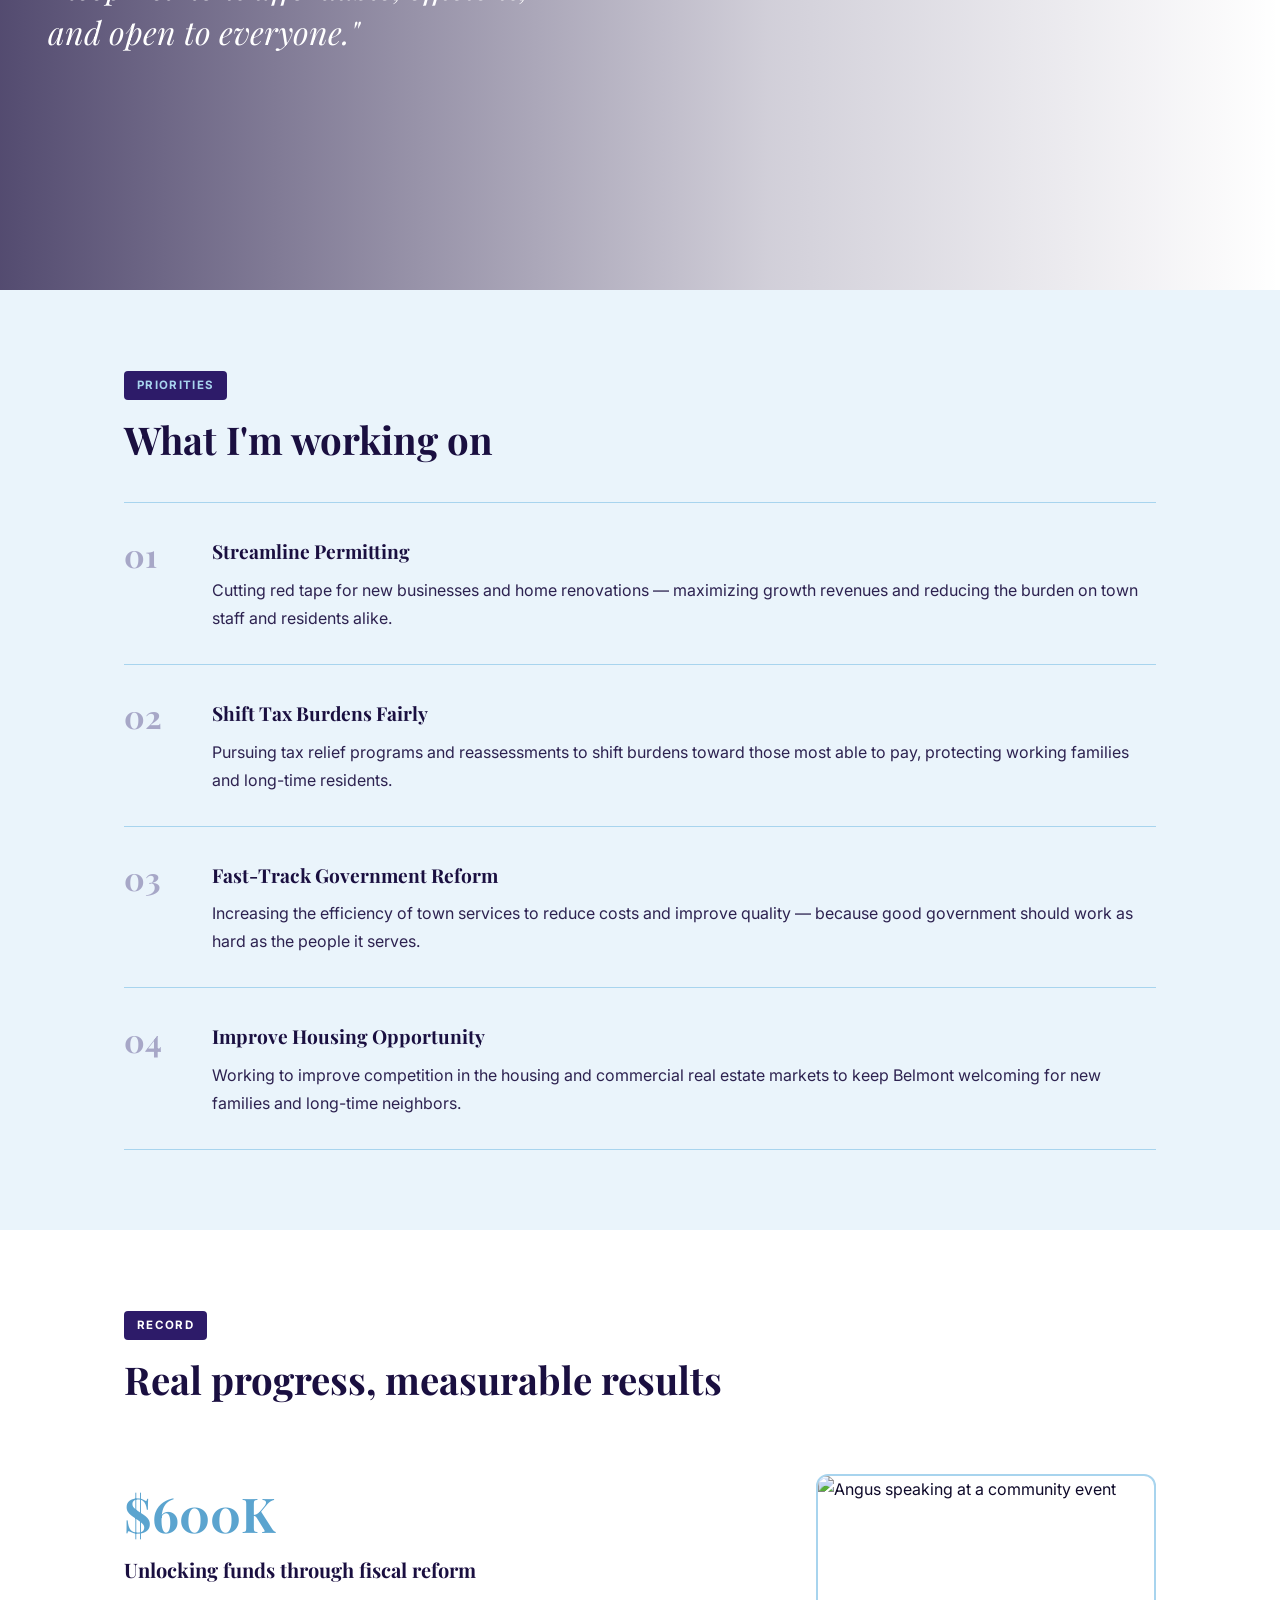
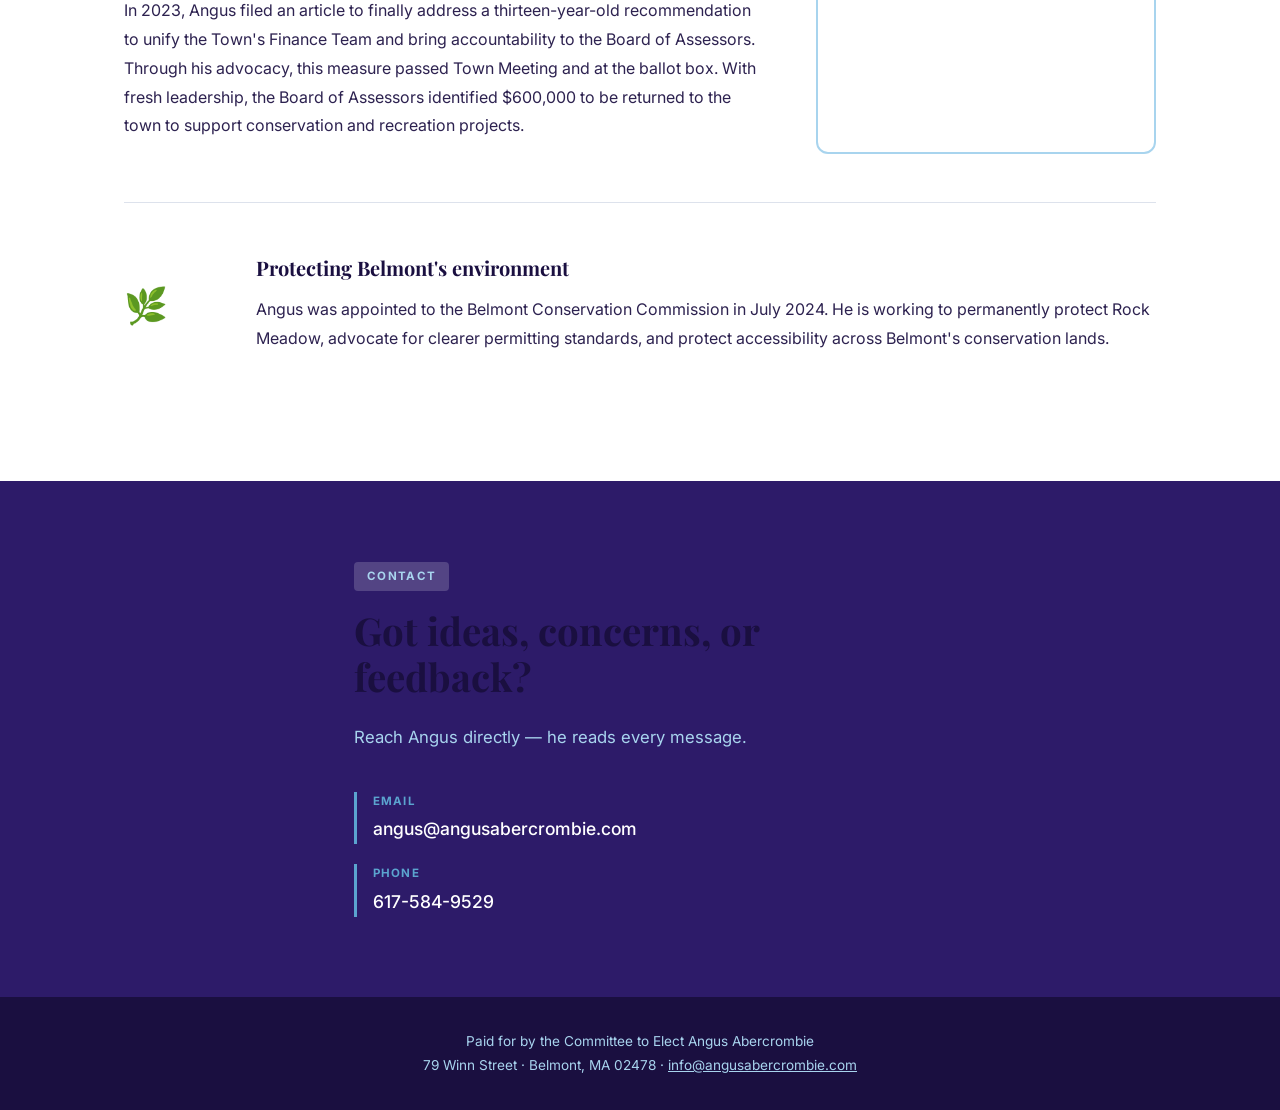
==== commit 5db7686e: "Rename index (1).html to index.html" ====
--- a/index.html
+++ b/index.html
@@ -7,16 +7,29 @@
   <title>Angus Abercrombie</title>
   <link rel="preconnect" href="https://fonts.googleapis.com" />
   <link rel="preconnect" href="https://fonts.gstatic.com" crossorigin />
-  <link href="https://fonts.googleapis.com/css2?family=Playfair+Display:wght@400;700&family=Inter:wght@400;500;600&display=swap" rel="stylesheet" />
+  <link href="https://fonts.googleapis.com/css2?family=Playfair+Display:wght@400;700&family=Inter:wght@400;500;600&family=Caveat:wght@400;600&display=swap" rel="stylesheet" />
   <link rel="stylesheet" href="style.css" />
 </head>
 <body>
 
-  <!-- THANK YOU BANNER -->
-  <div class="thankyou-banner">
-    <div class="container thankyou-inner">
-      <div class="thankyou-text">
-        <strong>Thank you, Precinct 8!</strong> — I'm honored to have been re-elected to serve another term as your Town Meeting Member. The work continues.
+  <!-- THANK YOU POPUP -->
+  <div class="popup-overlay" id="thankyouPopup" role="dialog" aria-modal="true" aria-label="Thank you message">
+    <div class="popup-card">
+      <button class="popup-close" id="popupClose" aria-label="Close message">&#x2715;</button>
+      <div class="popup-inner">
+        <div class="popup-photo">
+          <img src="sign-wave.jpg" alt="Angus campaigning in Belmont" />
+        </div>
+        <div class="popup-note">
+          <p class="note-line note-salutation">Dear Precinct 8,</p>
+          <p class="note-line">I am so deeply grateful for your trust and support this spring. Being re-elected to serve as your Town Meeting Member is an honour I don't take lightly — every door knocked, every conversation, every vote meant the world to me.</p>
+          <p class="note-line">The work we set out to do together isn't finished. Keeping Belmont affordable, protecting our environment, and making local government more responsive — these take sustained effort and resources.</p>
+          <p class="note-line">If you're able, please consider making a small donation to support that ongoing work. Every contribution goes directly toward making Precinct 8's voice heard.</p>
+          <p class="note-line note-closing">With gratitude,</p>
+          <p class="note-signature">Angus</p>
+          <a href="https://secure.actblue.com/donate/angus-2027" class="popup-donate-btn">Support the work →</a>
+          <p class="note-dismiss-hint">or <button class="popup-dismiss-link" id="popupDismiss">continue to site</button></p>
+        </div>
       </div>
     </div>
   </div>
@@ -74,7 +87,7 @@
 
   <!-- PRIORITIES PHOTO BREAK -->
   <div class="photo-break">
-    <img src="sign-wave.jpg" alt="Angus campaigning in Belmont" />
+    <img src="sign-hold.jpg" alt="Angus campaigning in Belmont" />
     <div class="photo-break-overlay">
       <p class="photo-break-quote">"Keep Belmont affordable, efficient, and open to everyone."</p>
     </div>
--- a/style.css
+++ b/style.css
@@ -14,6 +14,7 @@
 
   --font-display: 'Playfair Display', Georgia, serif;
   --font-body:    'Inter', system-ui, sans-serif;
+  --font-hand:    'Caveat', cursive;
 
   --max-width: 1080px;
   --section-pad: 5rem 1.5rem;
@@ -42,24 +43,136 @@
   padding: 0 1.5rem;
 }
 
-/* === THANK YOU BANNER === */
-.thankyou-banner {
-  background: var(--sky);
-  padding: 0.75rem 1.5rem;
-}
-.thankyou-inner {
+/* === THANK YOU POPUP === */
+.popup-overlay {
+  position: fixed;
+  inset: 0;
+  z-index: 1000;
+  background: rgba(20, 10, 50, 0.72);
   display: flex;
   align-items: center;
   justify-content: center;
-}
-.thankyou-text {
+  padding: 1.5rem;
+  backdrop-filter: blur(3px);
+}
+.popup-overlay.hidden { display: none; }
+
+.popup-card {
+  background: #FFFDF7;
+  border-radius: 16px;
+  width: 100%;
+  max-width: 860px;
+  max-height: 90vh;
+  overflow: hidden;
+  position: relative;
+  box-shadow: 0 32px 80px rgba(0,0,0,0.45);
+  display: flex;
+  flex-direction: column;
+}
+.popup-close {
+  position: absolute;
+  top: 1rem;
+  right: 1rem;
+  z-index: 10;
+  background: rgba(255,255,255,0.9);
+  border: 1px solid #ccc;
+  border-radius: 50%;
+  width: 32px;
+  height: 32px;
+  font-size: 0.85rem;
+  cursor: pointer;
+  color: var(--purple-dark);
+  display: flex;
+  align-items: center;
+  justify-content: center;
+  transition: background var(--transition);
+}
+.popup-close:hover { background: var(--white); }
+
+.popup-inner {
+  display: grid;
+  grid-template-columns: 1fr 1fr;
+  flex: 1;
+  overflow: hidden;
+}
+.popup-photo {
+  overflow: hidden;
+  min-height: 400px;
+}
+.popup-photo img {
+  width: 100%;
+  height: 100%;
+  object-fit: cover;
+  object-position: center 20%;
+  display: block;
+}
+.popup-note {
+  padding: 2.5rem 2.5rem 2rem;
+  overflow-y: auto;
+  background: #FFFDF7;
+  display: flex;
+  flex-direction: column;
+  gap: 0;
+}
+.note-line {
+  font-family: var(--font-hand);
+  font-size: 1.25rem;
+  color: #1A0F40;
+  line-height: 1.65;
+  margin-bottom: 1rem;
+}
+.note-salutation {
+  font-size: 1.5rem;
+  font-weight: 600;
+  margin-bottom: 1.25rem;
+}
+.note-closing {
+  margin-top: 0.5rem;
+  margin-bottom: 0;
+}
+.note-signature {
+  font-family: var(--font-hand);
+  font-size: 2.4rem;
+  color: var(--purple);
+  font-weight: 600;
+  line-height: 1;
+  margin-bottom: 1.75rem;
+}
+.popup-donate-btn {
+  display: inline-block;
+  background: var(--purple);
+  color: var(--white);
+  font-family: var(--font-body);
   font-size: 0.95rem;
-  color: var(--purple-dark);
-  text-align: center;
-  line-height: 1.5;
-}
-.thankyou-text strong {
-  font-weight: 700;
+  font-weight: 600;
+  padding: 0.7rem 1.5rem;
+  border-radius: var(--radius-btn);
+  transition: background var(--transition);
+  align-self: flex-start;
+  margin-bottom: 0.75rem;
+}
+.popup-donate-btn:hover { background: var(--purple-mid); }
+.note-dismiss-hint {
+  font-family: var(--font-body);
+  font-size: 0.82rem;
+  color: var(--text-muted);
+}
+.popup-dismiss-link {
+  background: none;
+  border: none;
+  padding: 0;
+  font-size: 0.82rem;
+  color: var(--sky);
+  cursor: pointer;
+  text-decoration: underline;
+}
+.popup-dismiss-link:hover { color: var(--purple); }
+
+@media (max-width: 640px) {
+  .popup-inner { grid-template-columns: 1fr; }
+  .popup-photo { min-height: 200px; max-height: 220px; }
+  .popup-note { padding: 1.5rem; }
+  .note-line { font-size: 1.1rem; }
 }
 
 /* === HEADER === */
@@ -274,7 +387,7 @@
 /* === PHOTO BREAK === */
 .photo-break {
   position: relative;
-  height: 420px;
+  height: 560px;
   overflow: hidden;
 }
 .photo-break img {
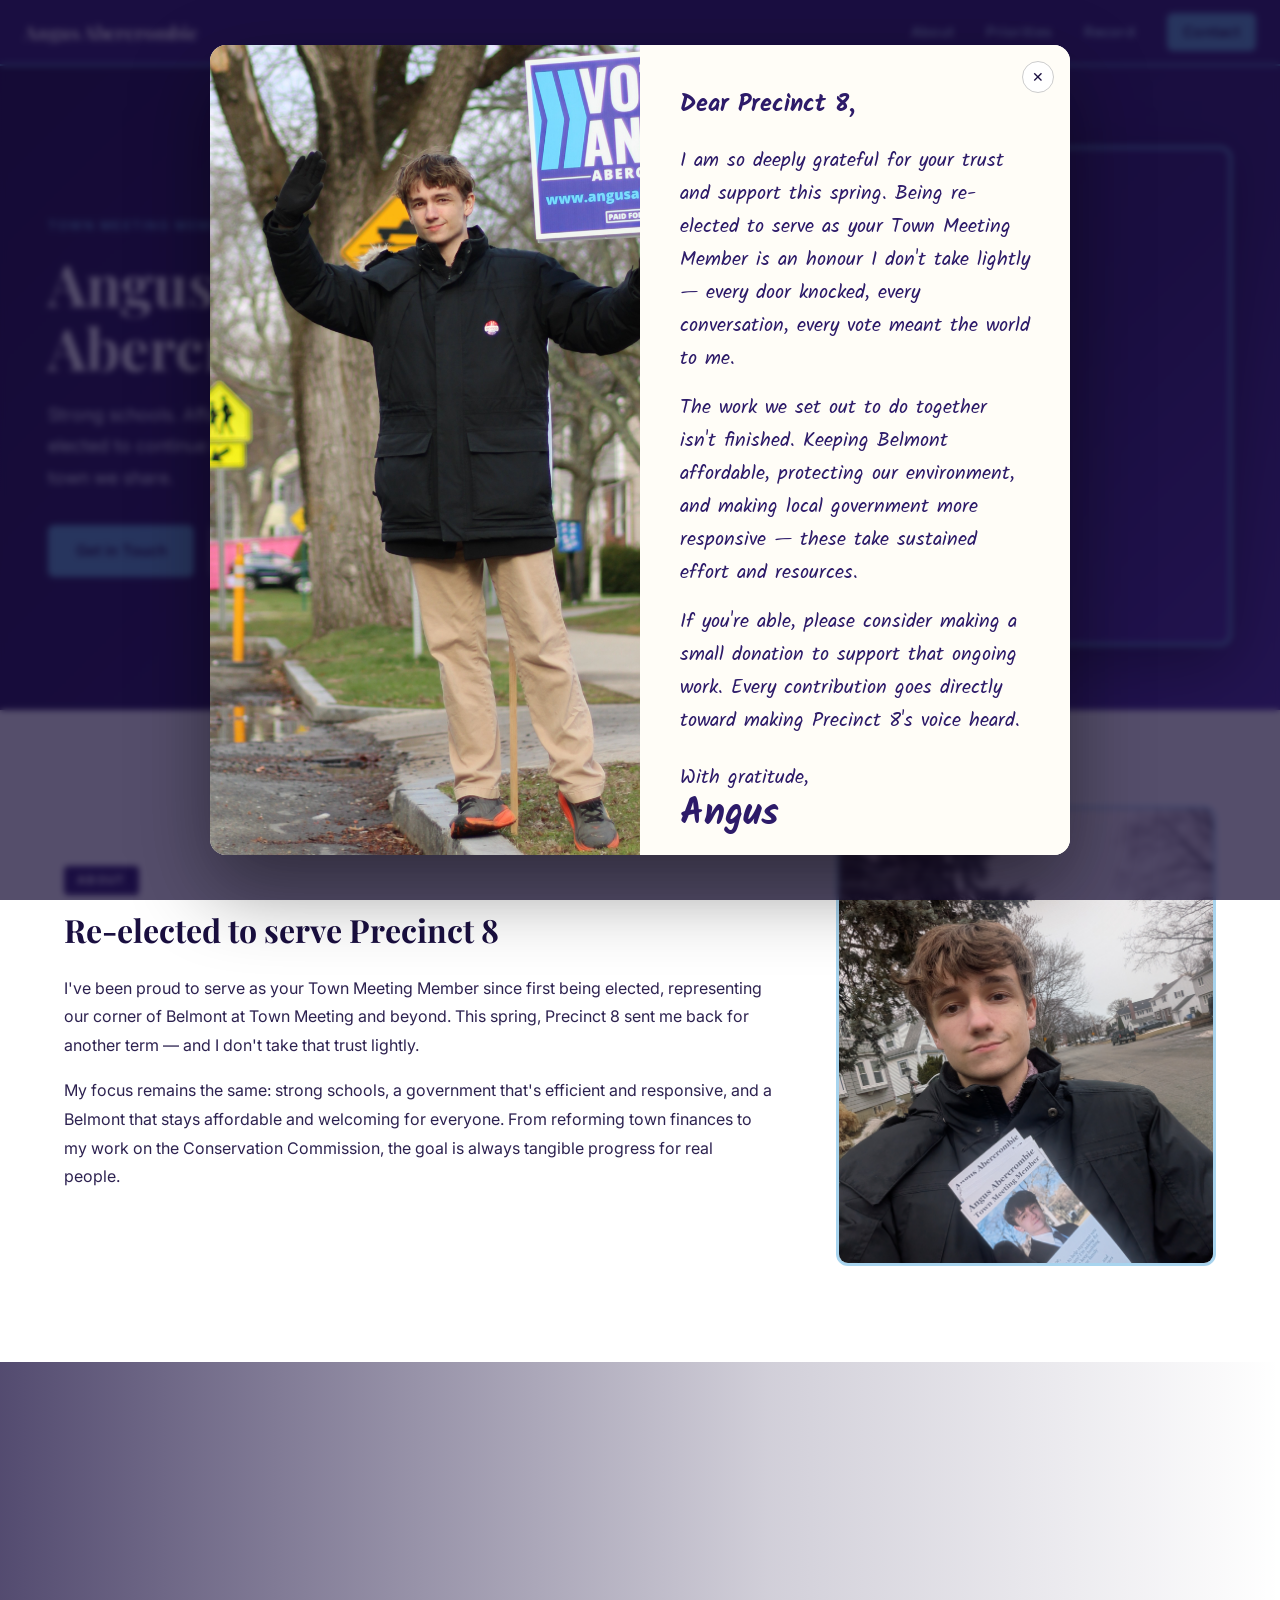
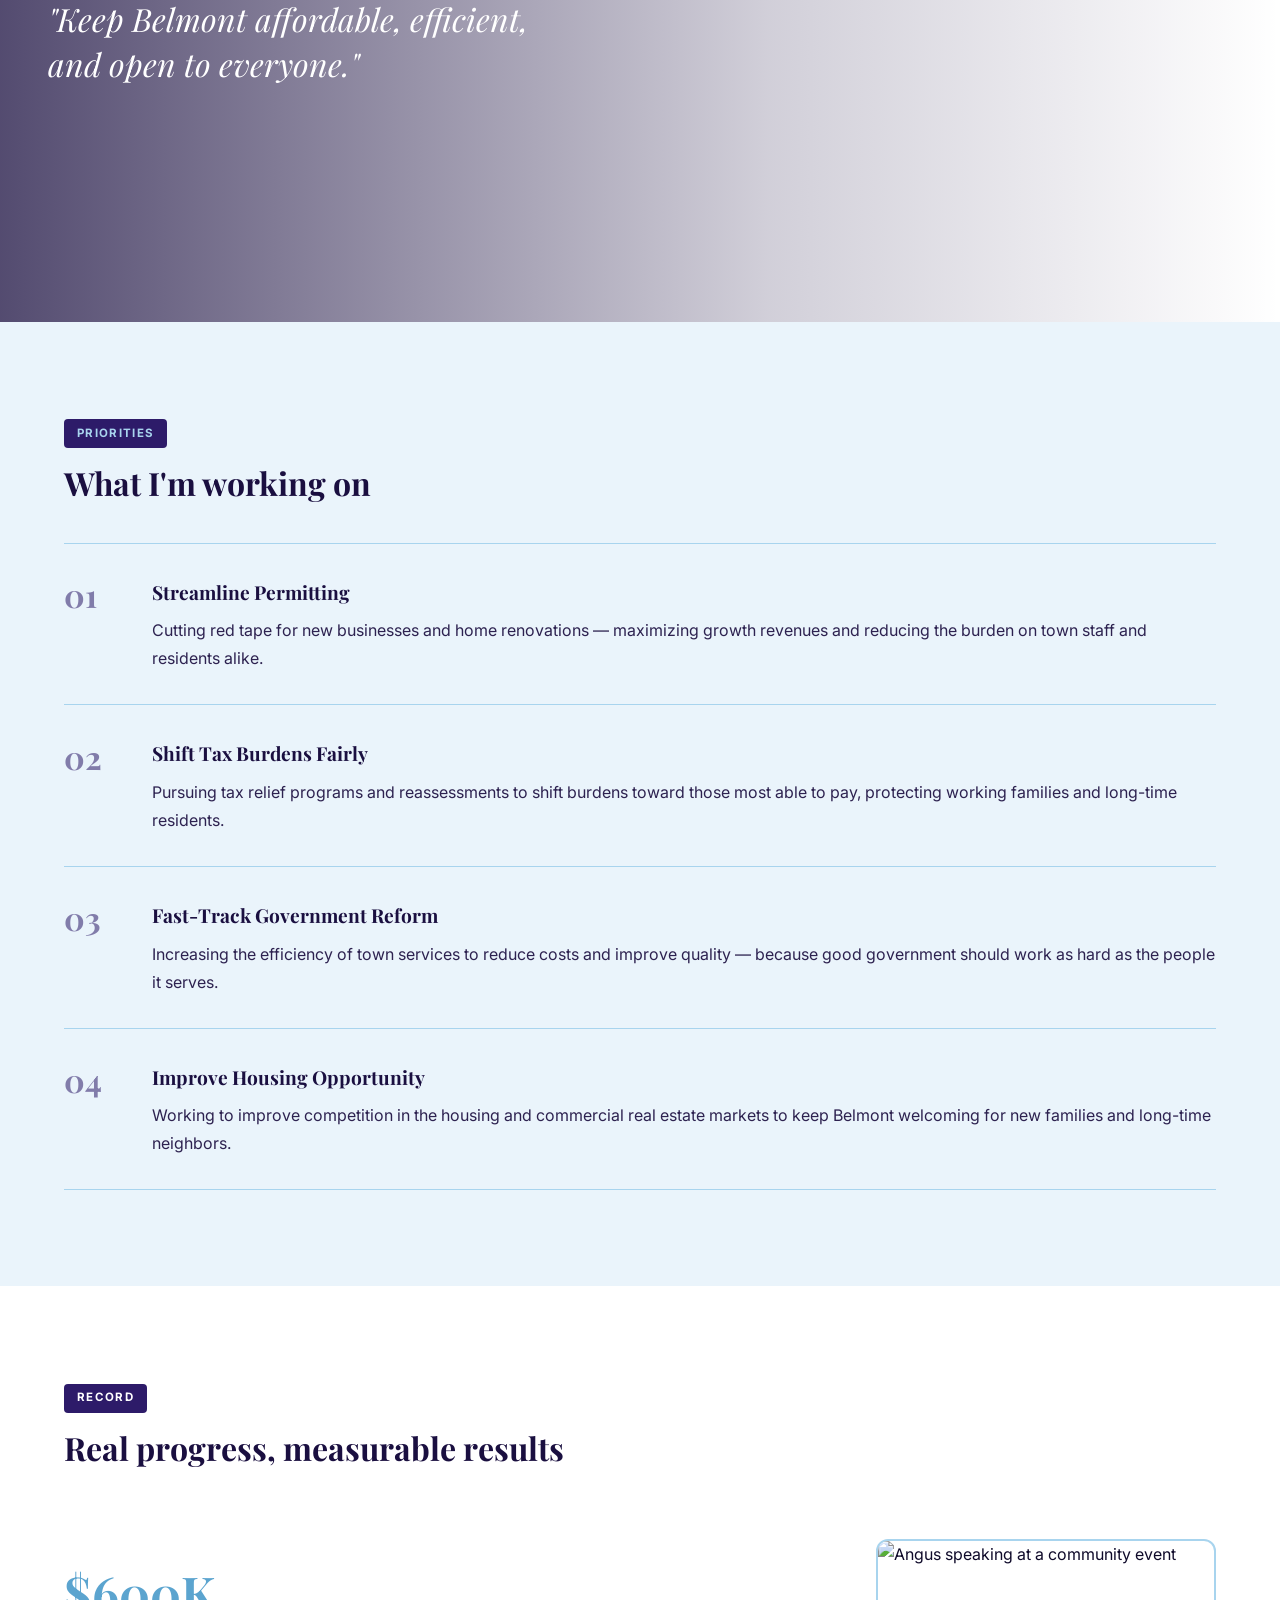
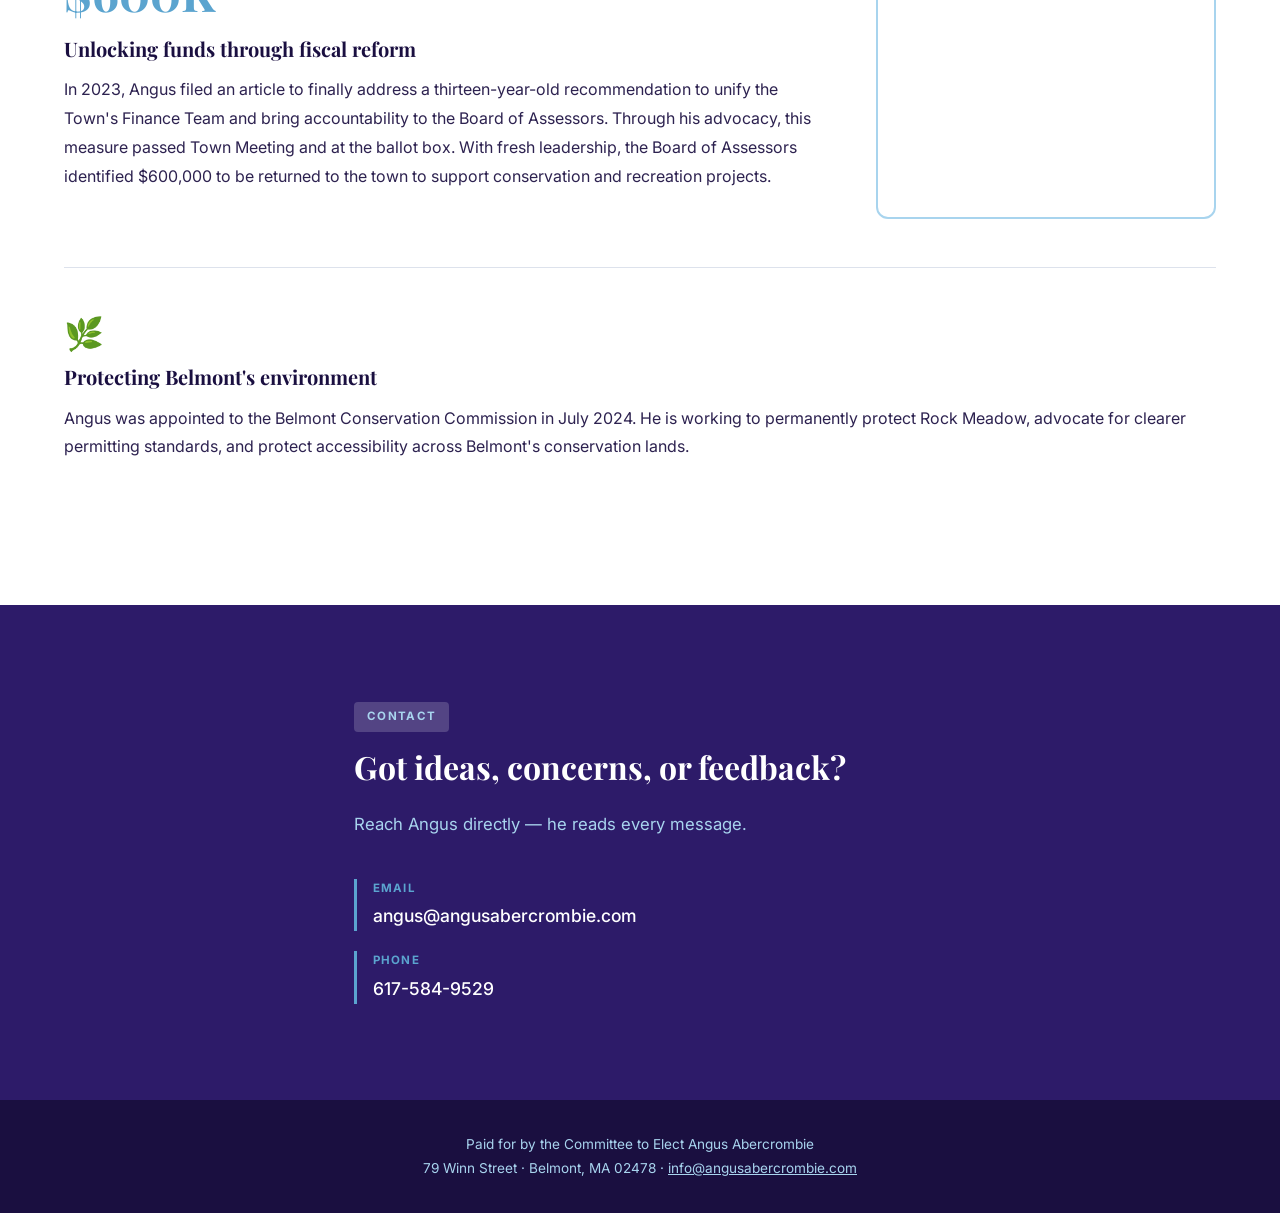
==== commit adc462be: "Add files via upload" ====
--- a/index.html
+++ b/index.html
@@ -7,7 +7,7 @@
   <title>Angus Abercrombie</title>
   <link rel="preconnect" href="https://fonts.googleapis.com" />
   <link rel="preconnect" href="https://fonts.gstatic.com" crossorigin />
-  <link href="https://fonts.googleapis.com/css2?family=Playfair+Display:wght@400;700&family=Inter:wght@400;500;600&family=Caveat:wght@400;600&display=swap" rel="stylesheet" />
+  <link href="https://fonts.googleapis.com/css2?family=Playfair+Display:wght@400;700&family=Inter:wght@400;500;600&family=Kalam:wght@400;700&display=swap" rel="stylesheet" />
   <link rel="stylesheet" href="style.css" />
 </head>
 <body>
--- a/style.css
+++ b/style.css
@@ -14,10 +14,10 @@
 
   --font-display: 'Playfair Display', Georgia, serif;
   --font-body:    'Inter', system-ui, sans-serif;
-  --font-hand:    'Caveat', cursive;
-
-  --max-width: 1080px;
-  --section-pad: 5rem 1.5rem;
+  --font-hand:    'Kalam', cursive;
+
+  --max-width: 1320px;
+  --section-pad: 6rem 2.5rem;
   --radius-card: 12px;
   --radius-btn:  6px;
   --transition: 0.2s ease;
@@ -117,7 +117,7 @@
 .note-line {
   font-family: var(--font-hand);
   font-size: 1.25rem;
-  color: #1A0F40;
+  color: #2D1B69;
   line-height: 1.65;
   margin-bottom: 1rem;
 }
@@ -259,16 +259,16 @@
 }
 .hero h1 {
   font-family: var(--font-display);
-  font-size: clamp(2.8rem, 5vw, 4.2rem);
+  font-size: clamp(2.8rem, 4.5vw, 5.5rem);
   color: var(--white);
   line-height: 1.1;
   font-weight: 700;
   margin-bottom: 1.25rem;
 }
 .hero-body {
-  font-size: 1.1rem;
-  color: var(--sky-mid);
-  max-width: 480px;
+  font-size: clamp(1.1rem, 1.4vw, 1.35rem);
+  color: var(--sky-light);
+  max-width: 560px;
   margin-bottom: 2rem;
   line-height: 1.75;
 }
@@ -353,22 +353,38 @@
 
 .section h2 {
   font-family: var(--font-display);
-  font-size: clamp(1.8rem, 3vw, 2.5rem);
+  font-size: clamp(1.8rem, 2.5vw, 3rem);
   color: var(--purple-dark);
   font-weight: 700;
   line-height: 1.2;
   margin-bottom: 1.5rem;
-  max-width: 640px;
+  max-width: 780px;
 }
 .section-body {
-  font-size: 1.05rem;
+  font-size: clamp(1rem, 1.2vw, 1.15rem);
   color: var(--text-mid);
   margin-bottom: 1rem;
   line-height: 1.8;
-  max-width: 640px;
-}
-
-/* === ABOUT === */
+  max-width: 780px;
+}
+
+.section-purple .section h2,
+.section-purple h2,
+.section-purple .contact-heading {
+  color: var(--white);
+}
+.section-purple .section-body,
+.section-purple .contact-body {
+  color: var(--sky-mid);
+}
+.section-purple .priority-body h3,
+.section-purple .record-text h3 {
+  color: var(--white);
+}
+.section-purple .priority-body p,
+.section-purple .record-text p {
+  color: var(--sky-mid);
+}
 .about-inner {
   display: grid;
   grid-template-columns: 1fr 380px;
@@ -396,7 +412,20 @@
   object-fit: cover;
   object-position: center 30%;
   display: block;
-}
+  object-position: center;
+  position: absolute;
+  inset: 0;
+  height: 100%;
+  width: 100%;
+}
+
+.photo-break {
+  background-image: url('sign-hold.jpg');
+  background-attachment: fixed;
+  background-size: cover;
+  background-position: center;
+}
+.photo-break img { display: none; }
 .photo-break-overlay {
   position: absolute;
   inset: 0;
@@ -437,17 +466,17 @@
   color: var(--purple);
   line-height: 1;
   padding-top: 0.2rem;
-  opacity: 0.35;
+  opacity: 0.55;
 }
 .priority-body h3 {
   font-family: var(--font-display);
-  font-size: 1.2rem;
+  font-size: clamp(1.2rem, 1.4vw, 1.5rem);
   color: var(--purple-dark);
   margin-bottom: 0.5rem;
   font-weight: 700;
 }
 .priority-body p {
-  font-size: 1rem;
+  font-size: clamp(1rem, 1.1vw, 1.15rem);
   color: var(--text-mid);
   line-height: 1.75;
 }
@@ -463,8 +492,11 @@
 }
 .record-item:last-child { border-bottom: none; }
 .record-item-plain {
-  grid-template-columns: 100px 1fr;
-  gap: 2rem;
+  display: block;
+}
+.record-item-plain .record-number {
+  font-size: 2rem;
+  margin-bottom: 0.75rem;
 }
 .record-left { display: flex; flex-direction: column; gap: 1rem; }
 .record-number {
@@ -474,19 +506,15 @@
   color: var(--sky);
   line-height: 1;
 }
-.record-item-plain .record-number {
-  font-size: 2.2rem;
-  padding-top: 0.2rem;
-}
 .record-text h3 {
   font-family: var(--font-display);
-  font-size: 1.25rem;
+  font-size: clamp(1.25rem, 1.5vw, 1.6rem);
   color: var(--purple-dark);
   margin-bottom: 0.6rem;
   font-weight: 700;
 }
 .record-text p {
-  font-size: 1rem;
+  font-size: clamp(1rem, 1.1vw, 1.15rem);
   color: var(--text-mid);
   line-height: 1.8;
 }
@@ -503,7 +531,7 @@
 .contact-inner { max-width: 620px; }
 .contact-heading {
   font-family: var(--font-display);
-  font-size: clamp(1.8rem, 3vw, 2.4rem);
+  font-size: clamp(1.8rem, 2.5vw, 3rem);
   color: var(--white);
   font-weight: 700;
   margin-bottom: 0.75rem;
@@ -600,7 +628,7 @@
   }
   .about-photo img { height: 300px; }
 
-  .photo-break { height: 280px; }
+  .photo-break { height: 300px; background-attachment: scroll; }
   .photo-break-overlay { padding: 1.5rem; }
 
   .record-item {
@@ -608,8 +636,8 @@
     gap: 1.5rem;
   }
   .record-item-plain {
-    grid-template-columns: 80px 1fr;
-    gap: 1.25rem;
+    grid-template-columns: 1fr;
+    gap: 0.75rem;
   }
   .record-photo img { height: 220px; }
 
@@ -620,3 +648,26 @@
 
   .section { padding: 3.5rem 1.25rem; }
 }
+
+/* === LARGE SCREENS === */
+@media (min-width: 1400px) {
+  :root { --section-pad: 8rem 3rem; }
+
+  .hero { padding: 7rem 3rem 6rem; }
+  .hero-inner { grid-template-columns: 1fr 480px; gap: 6rem; }
+
+  .about-inner { grid-template-columns: 1fr 440px; gap: 5rem; }
+  .about-photo img { height: 560px; }
+
+  .photo-break { height: 680px; }
+
+  .record-item { grid-template-columns: 1fr 400px; gap: 4rem; }
+  .record-photo img { height: 340px; }
+  .record-number { font-size: 3.8rem; }
+
+  .priority-num { font-size: 2.6rem; }
+
+  .site-logo { font-size: 1.4rem; }
+  .site-nav a { font-size: 1rem; }
+  .header-inner { height: 72px; }
+}
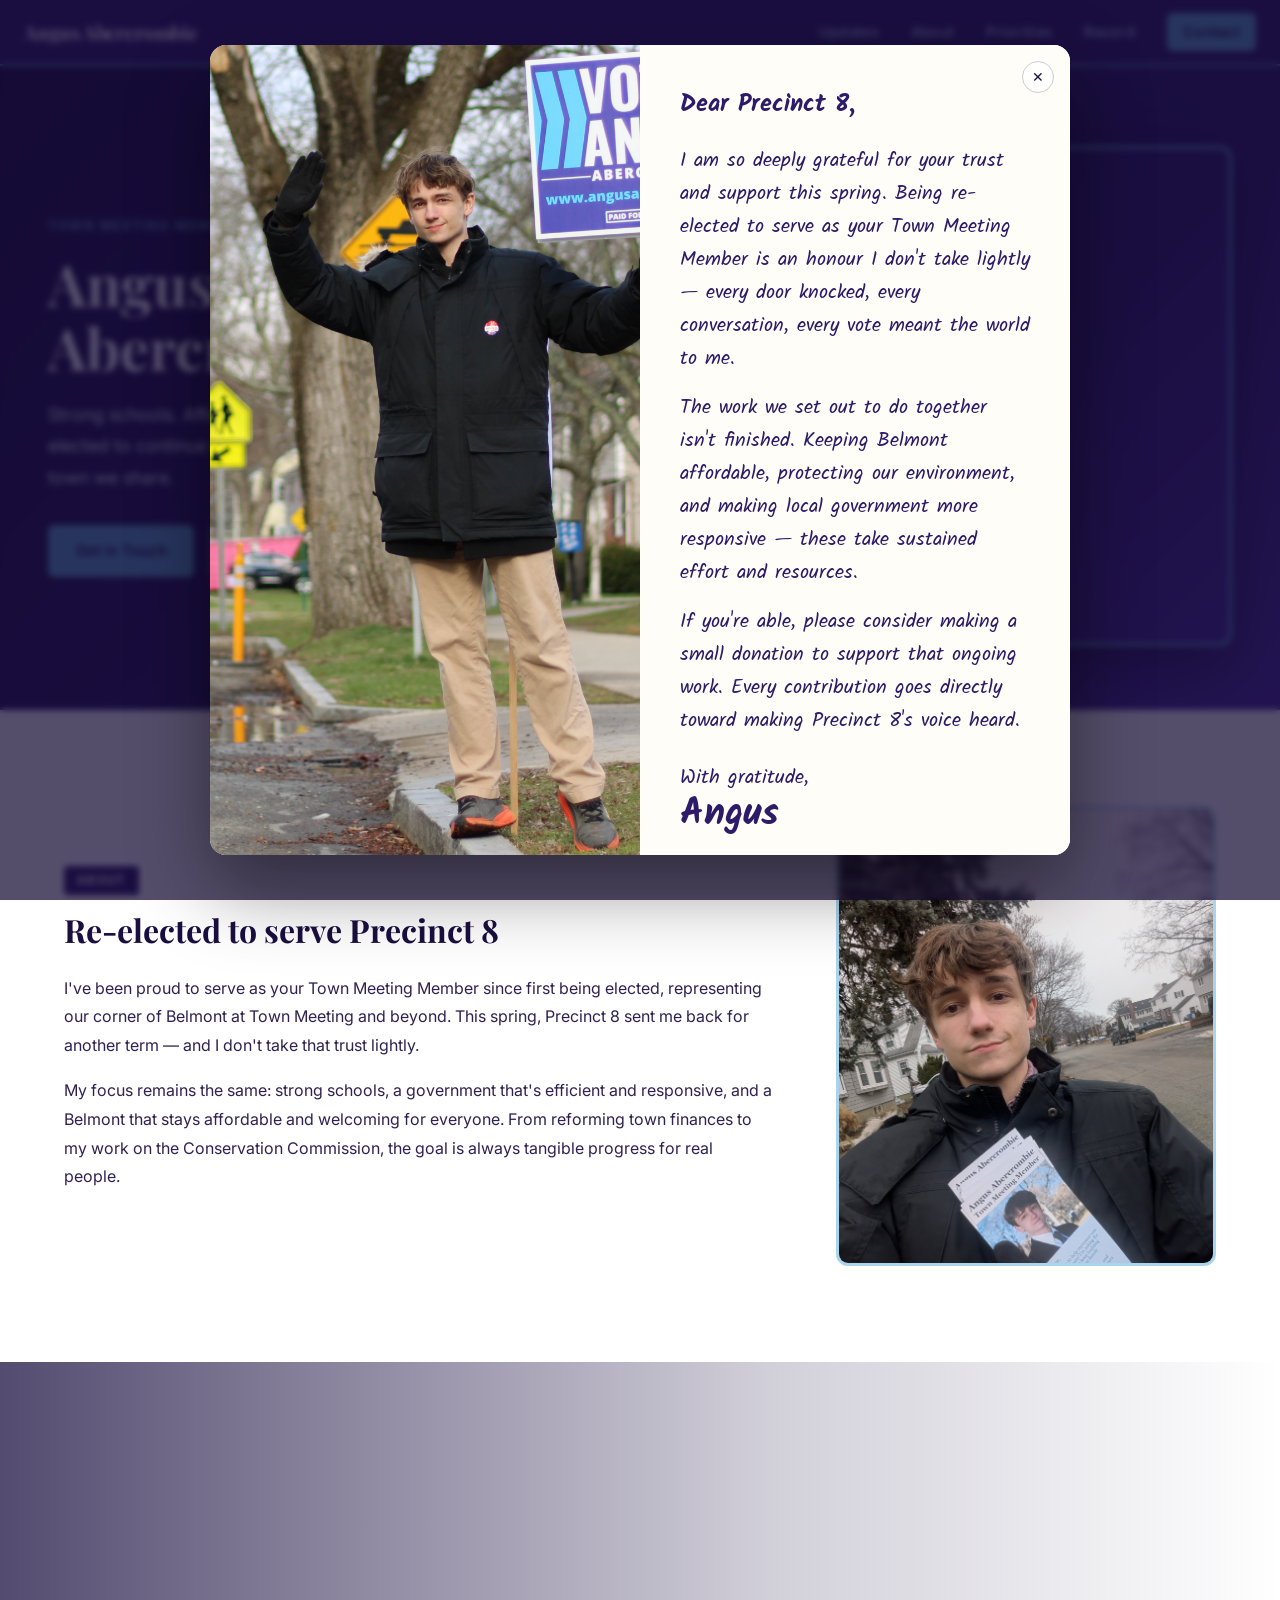
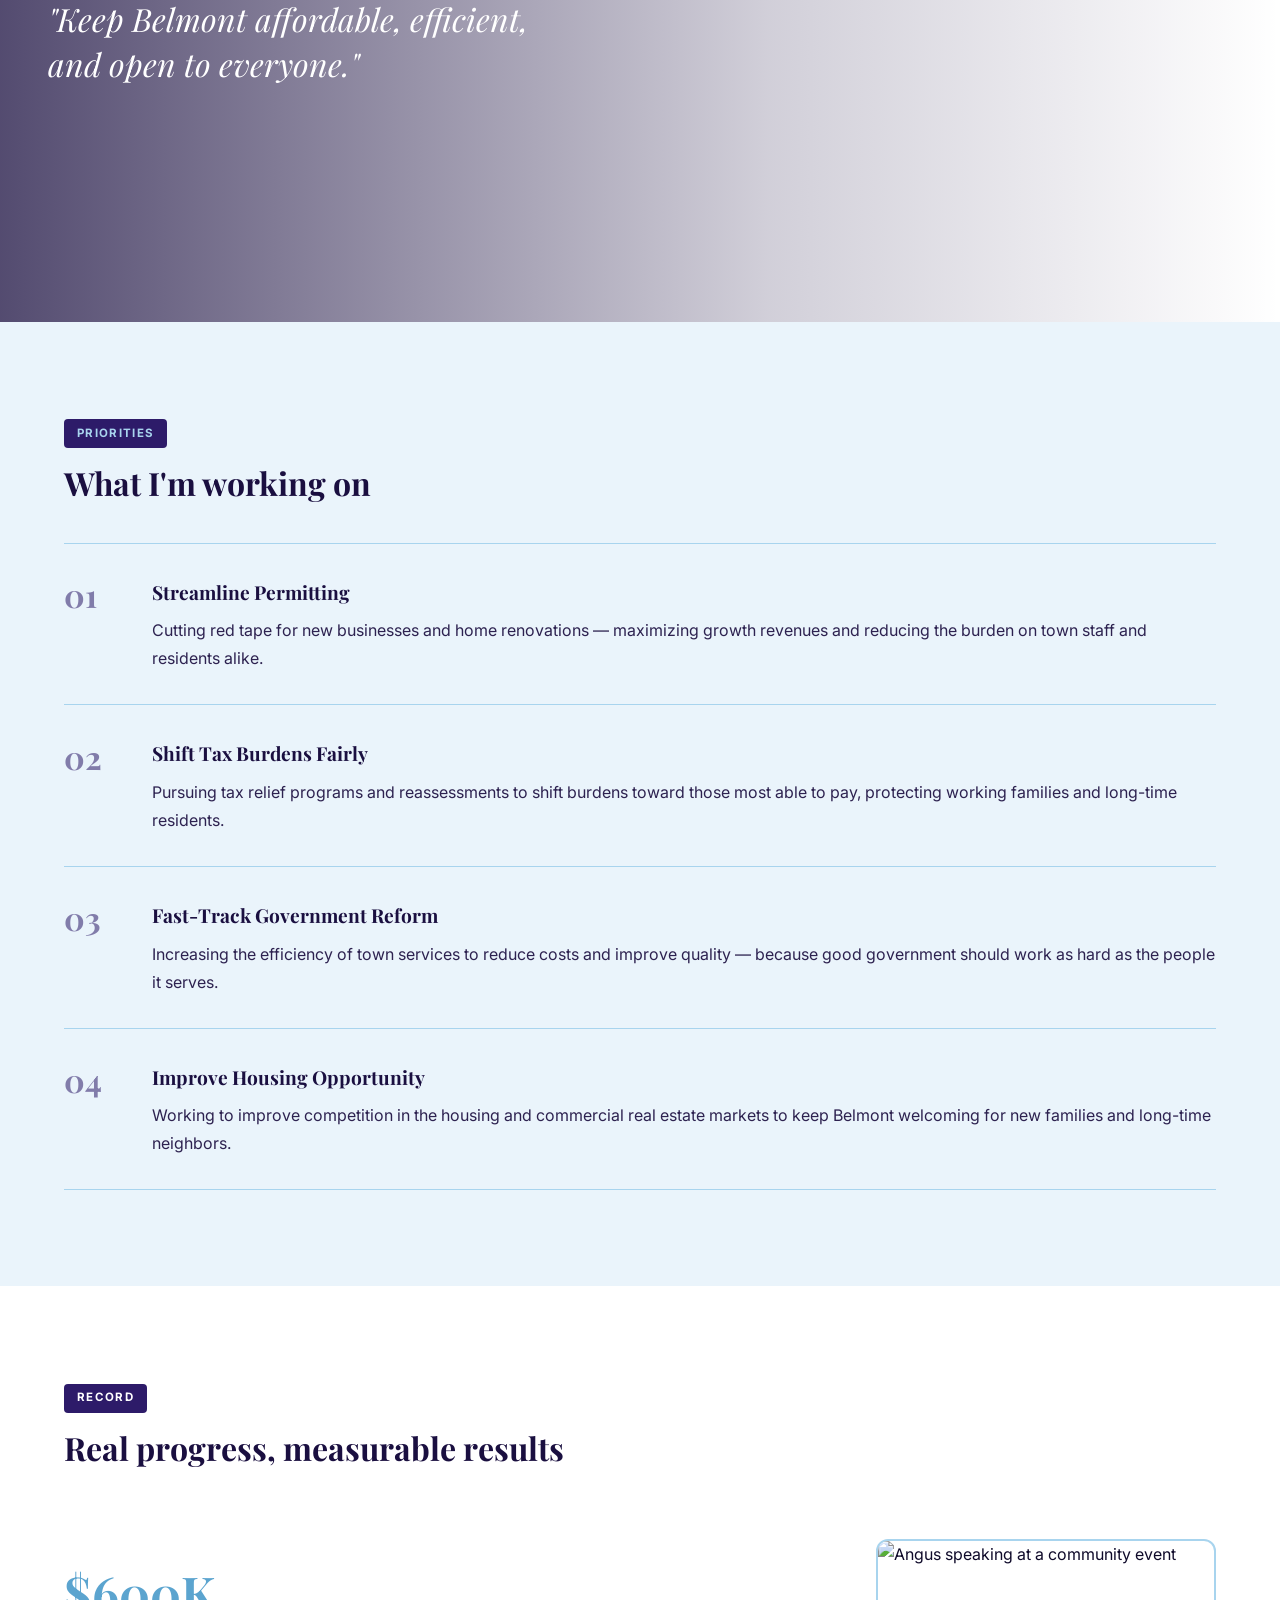
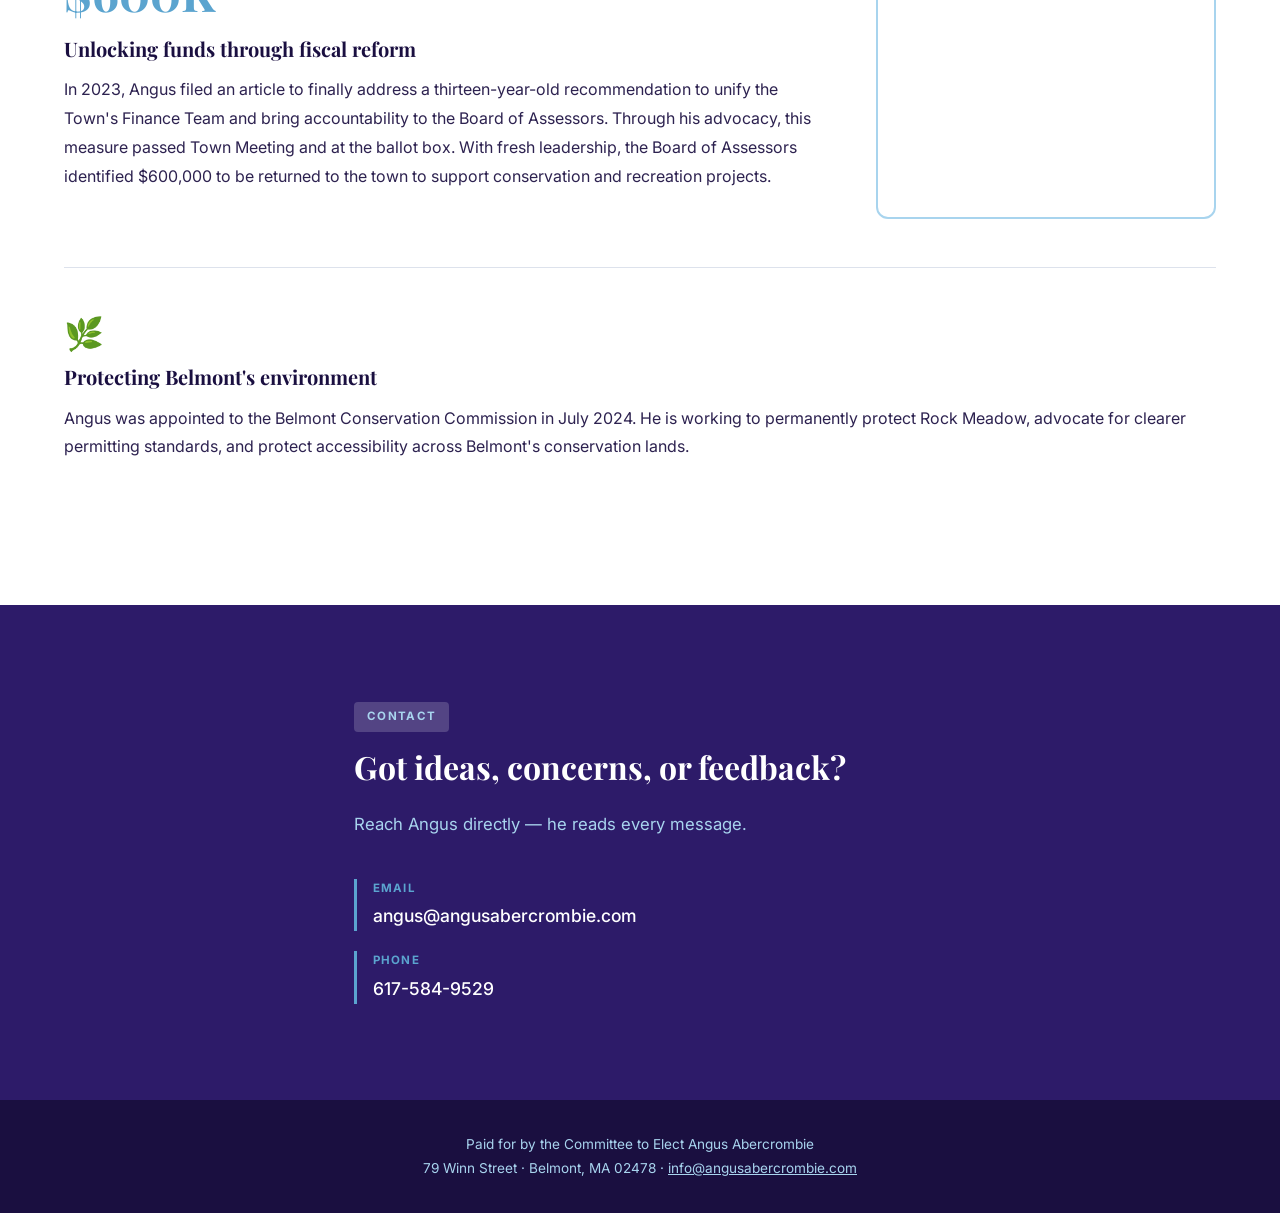
==== commit 39c31a17: "Add files via upload" ====
--- a/index.html
+++ b/index.html
@@ -39,6 +39,7 @@
     <div class="container header-inner">
       <a href="#" class="site-logo">Angus Abercrombie</a>
       <nav class="site-nav">
+        <a href="updates.html">Updates</a>
         <a href="#about">About</a>
         <a href="#priorities">Priorities</a>
         <a href="#record">Record</a>
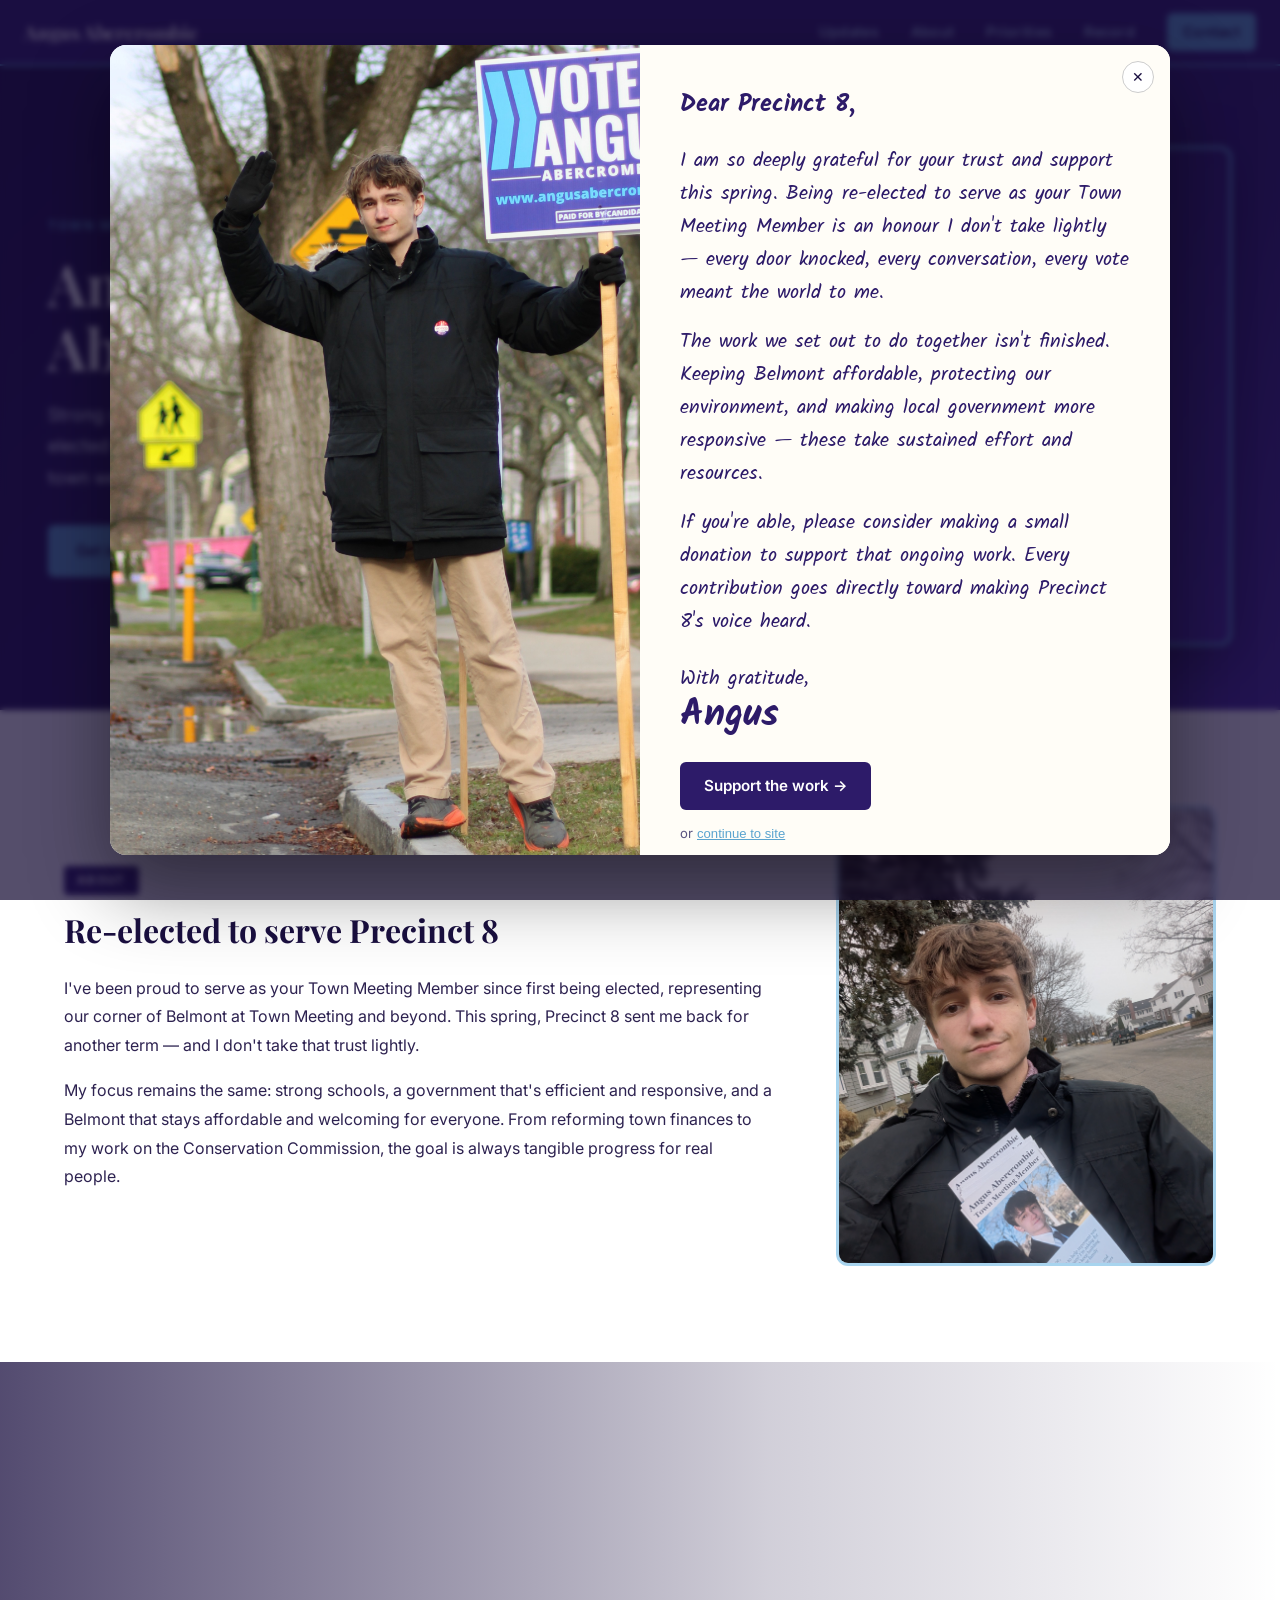
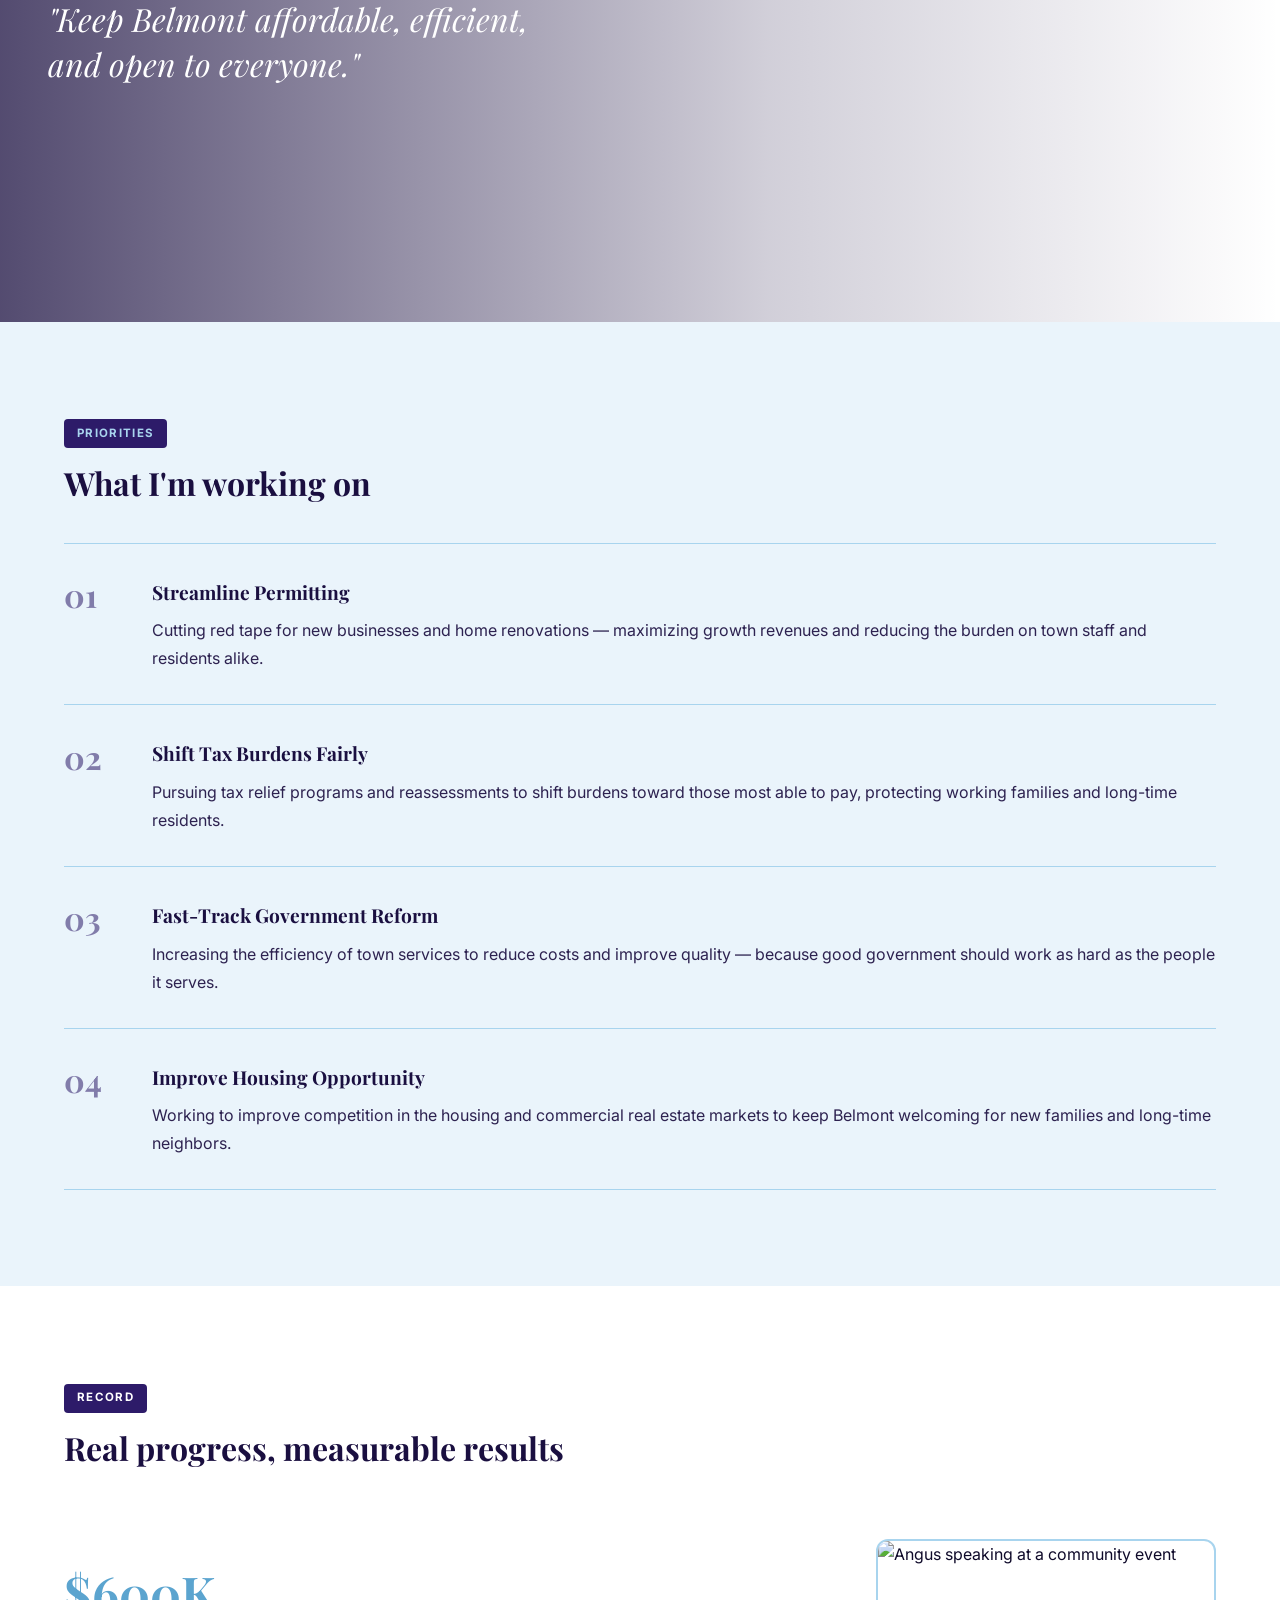
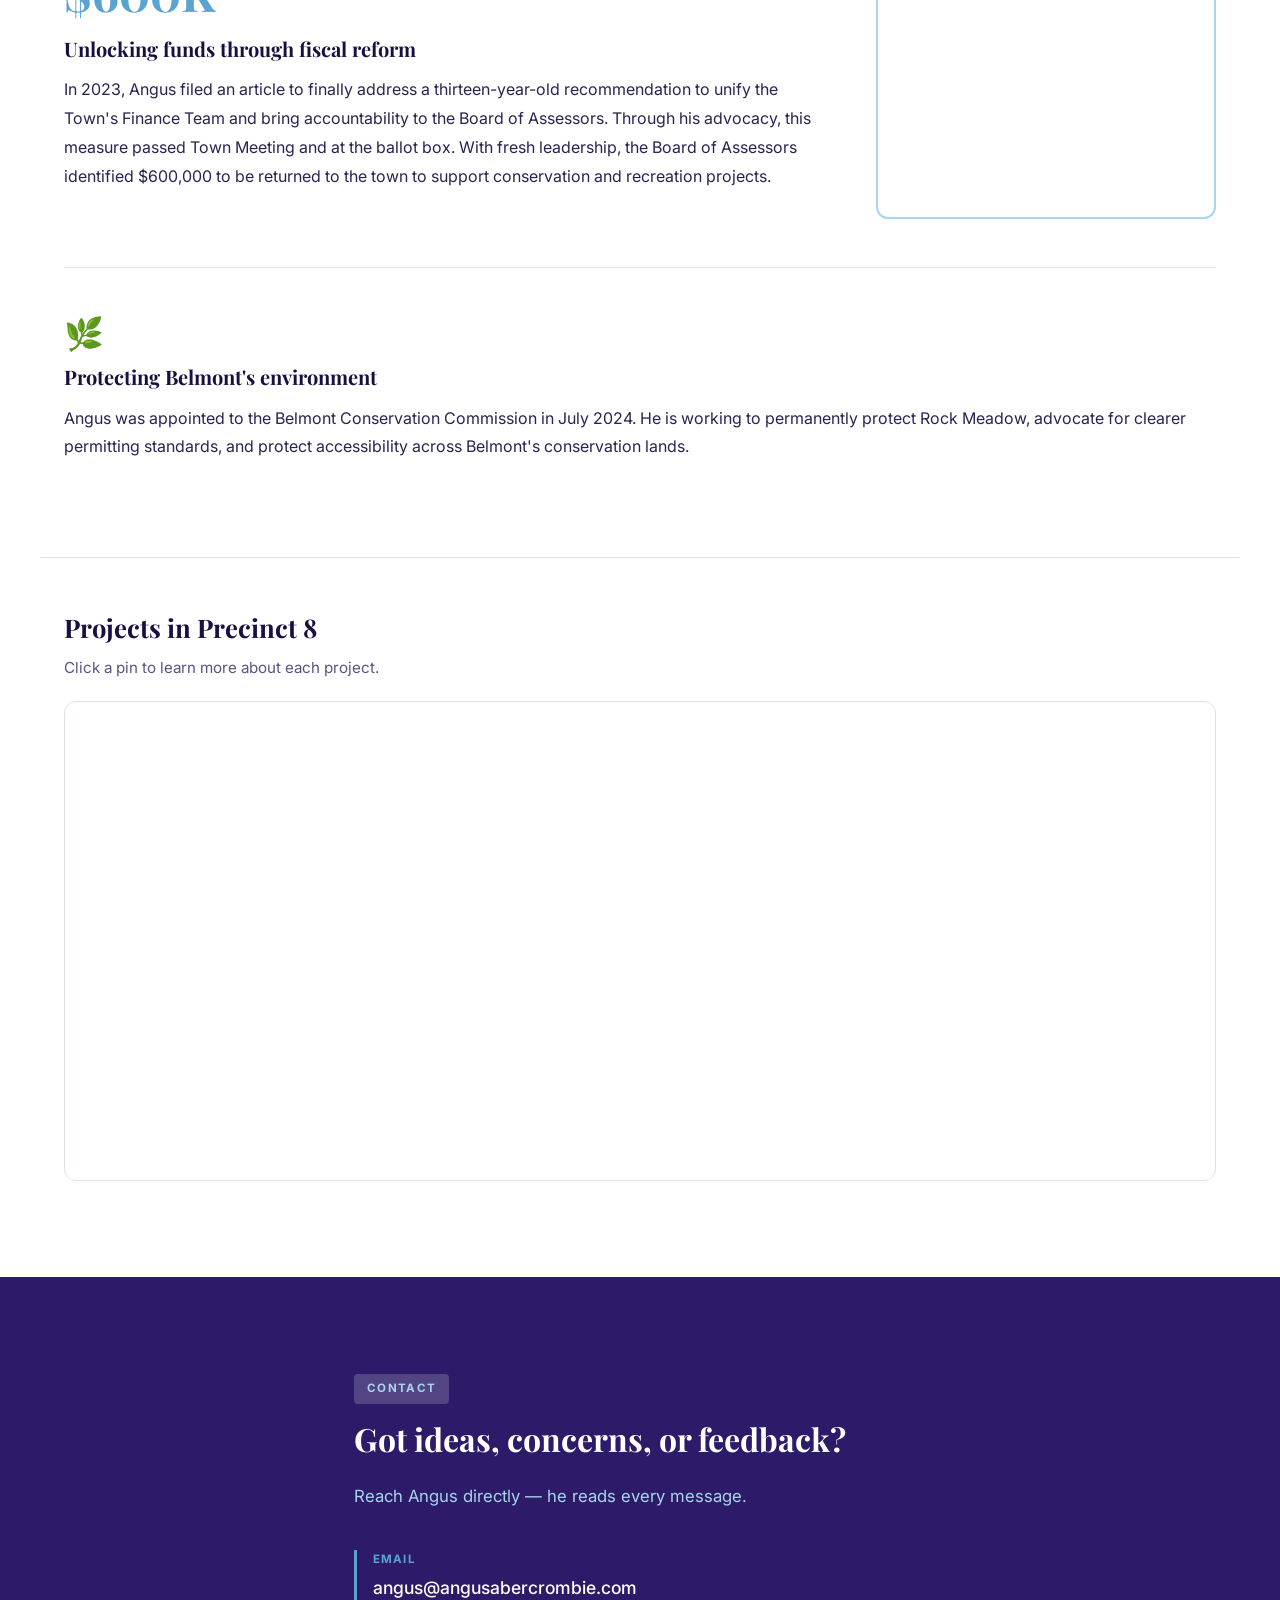
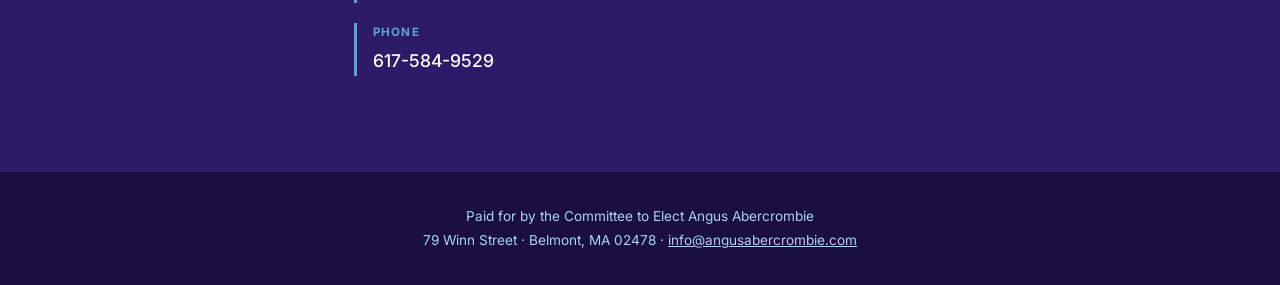
==== commit 9808486e: "Add files via upload" ====
--- a/index.html
+++ b/index.html
@@ -158,6 +158,15 @@
           <p>Angus was appointed to the Belmont Conservation Commission in July 2024. He is working to permanently protect Rock Meadow, advocate for clearer permitting standards, and protect accessibility across Belmont's conservation lands.</p>
         </div>
       </div>
+    </div>
+
+    <!-- MAP -->
+    <div class="container map-container">
+      <div class="map-header">
+        <h3 class="map-title">Projects in Precinct 8</h3>
+        <p class="map-subtitle">Click a pin to learn more about each project.</p>
+      </div>
+      <div id="precinct-map"></div>
     </div>
   </section>
 
@@ -188,6 +197,10 @@
     </div>
   </footer>
 
+  <!-- Leaflet map -->
+  <link rel="stylesheet" href="https://cdnjs.cloudflare.com/ajax/libs/leaflet/1.9.4/leaflet.min.css" />
+  <script src="https://cdnjs.cloudflare.com/ajax/libs/leaflet/1.9.4/leaflet.min.js"></script>
+  <script src="map.js"></script>
   <script src="main.js"></script>
 </body>
 </html>
--- a/style.css
+++ b/style.css
@@ -61,7 +61,7 @@
   background: #FFFDF7;
   border-radius: 16px;
   width: 100%;
-  max-width: 860px;
+  max-width: 1060px;
   max-height: 90vh;
   overflow: hidden;
   position: relative;
@@ -649,6 +649,60 @@
   .section { padding: 3.5rem 1.25rem; }
 }
 
+/* === MAP === */
+.map-container {
+  margin-top: 3rem;
+  padding-top: 3rem;
+  border-top: 1px solid #DDE2EC;
+}
+.map-header {
+  margin-bottom: 1.25rem;
+}
+.map-title {
+  font-family: var(--font-display);
+  font-size: clamp(1.4rem, 2vw, 1.9rem);
+  color: var(--purple-dark);
+  font-weight: 700;
+  margin-bottom: 0.35rem;
+}
+.map-subtitle {
+  font-size: 0.95rem;
+  color: var(--text-muted);
+}
+#precinct-map {
+  width: 100%;
+  height: 480px;
+  border-radius: var(--radius-card);
+  border: 1.5px solid #DDE2EC;
+  overflow: hidden;
+  z-index: 0;
+}
+.map-popup strong {
+  display: block;
+  font-family: var(--font-display);
+  font-size: 1rem;
+  color: var(--purple-dark);
+  margin-bottom: 0.5rem;
+  line-height: 1.3;
+}
+.map-popup p {
+  font-size: 0.88rem;
+  color: var(--text-mid);
+  line-height: 1.65;
+  margin: 0;
+}
+.leaflet-popup-content-wrapper {
+  border-radius: 10px !important;
+  box-shadow: 0 4px 20px rgba(45,27,105,0.15) !important;
+}
+
+@media (max-width: 800px) {
+  #precinct-map { height: 340px; }
+}
+@media (min-width: 1400px) {
+  #precinct-map { height: 580px; }
+}
+
 /* === LARGE SCREENS === */
 @media (min-width: 1400px) {
   :root { --section-pad: 8rem 3rem; }
